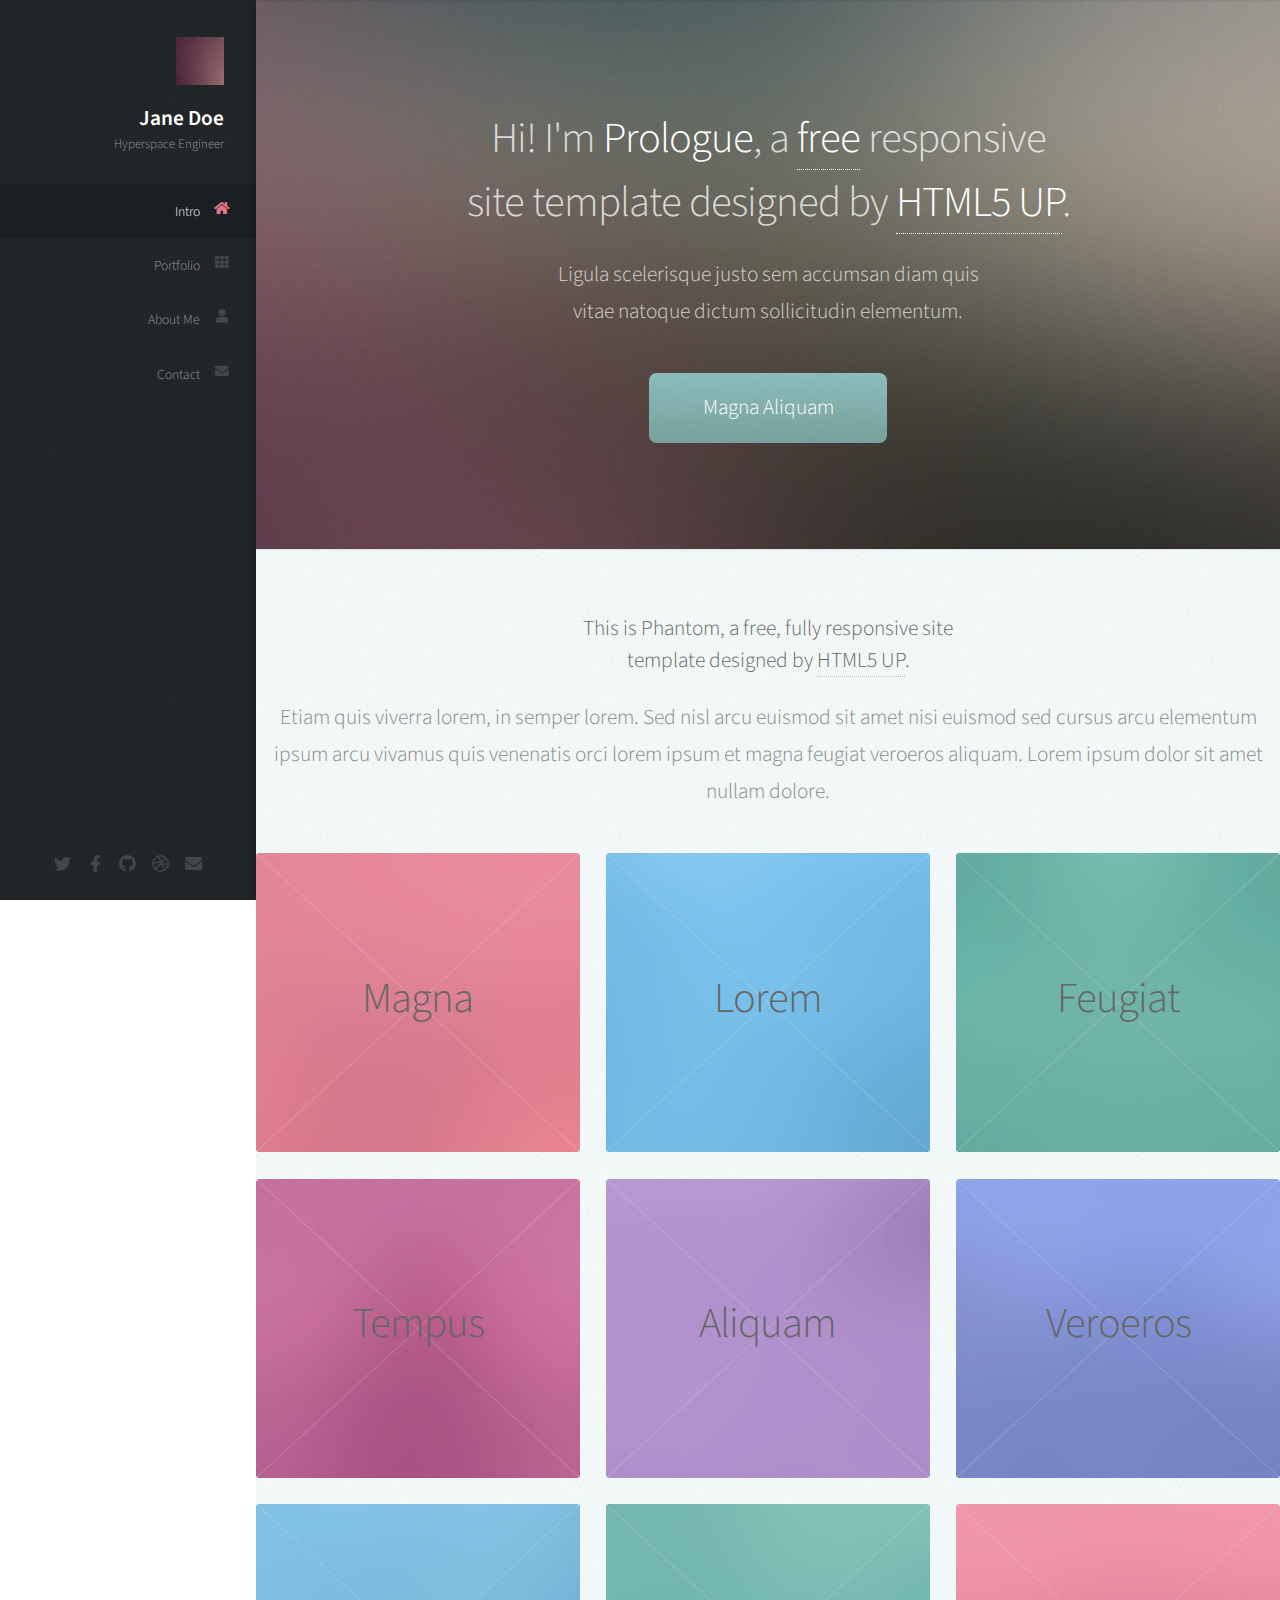
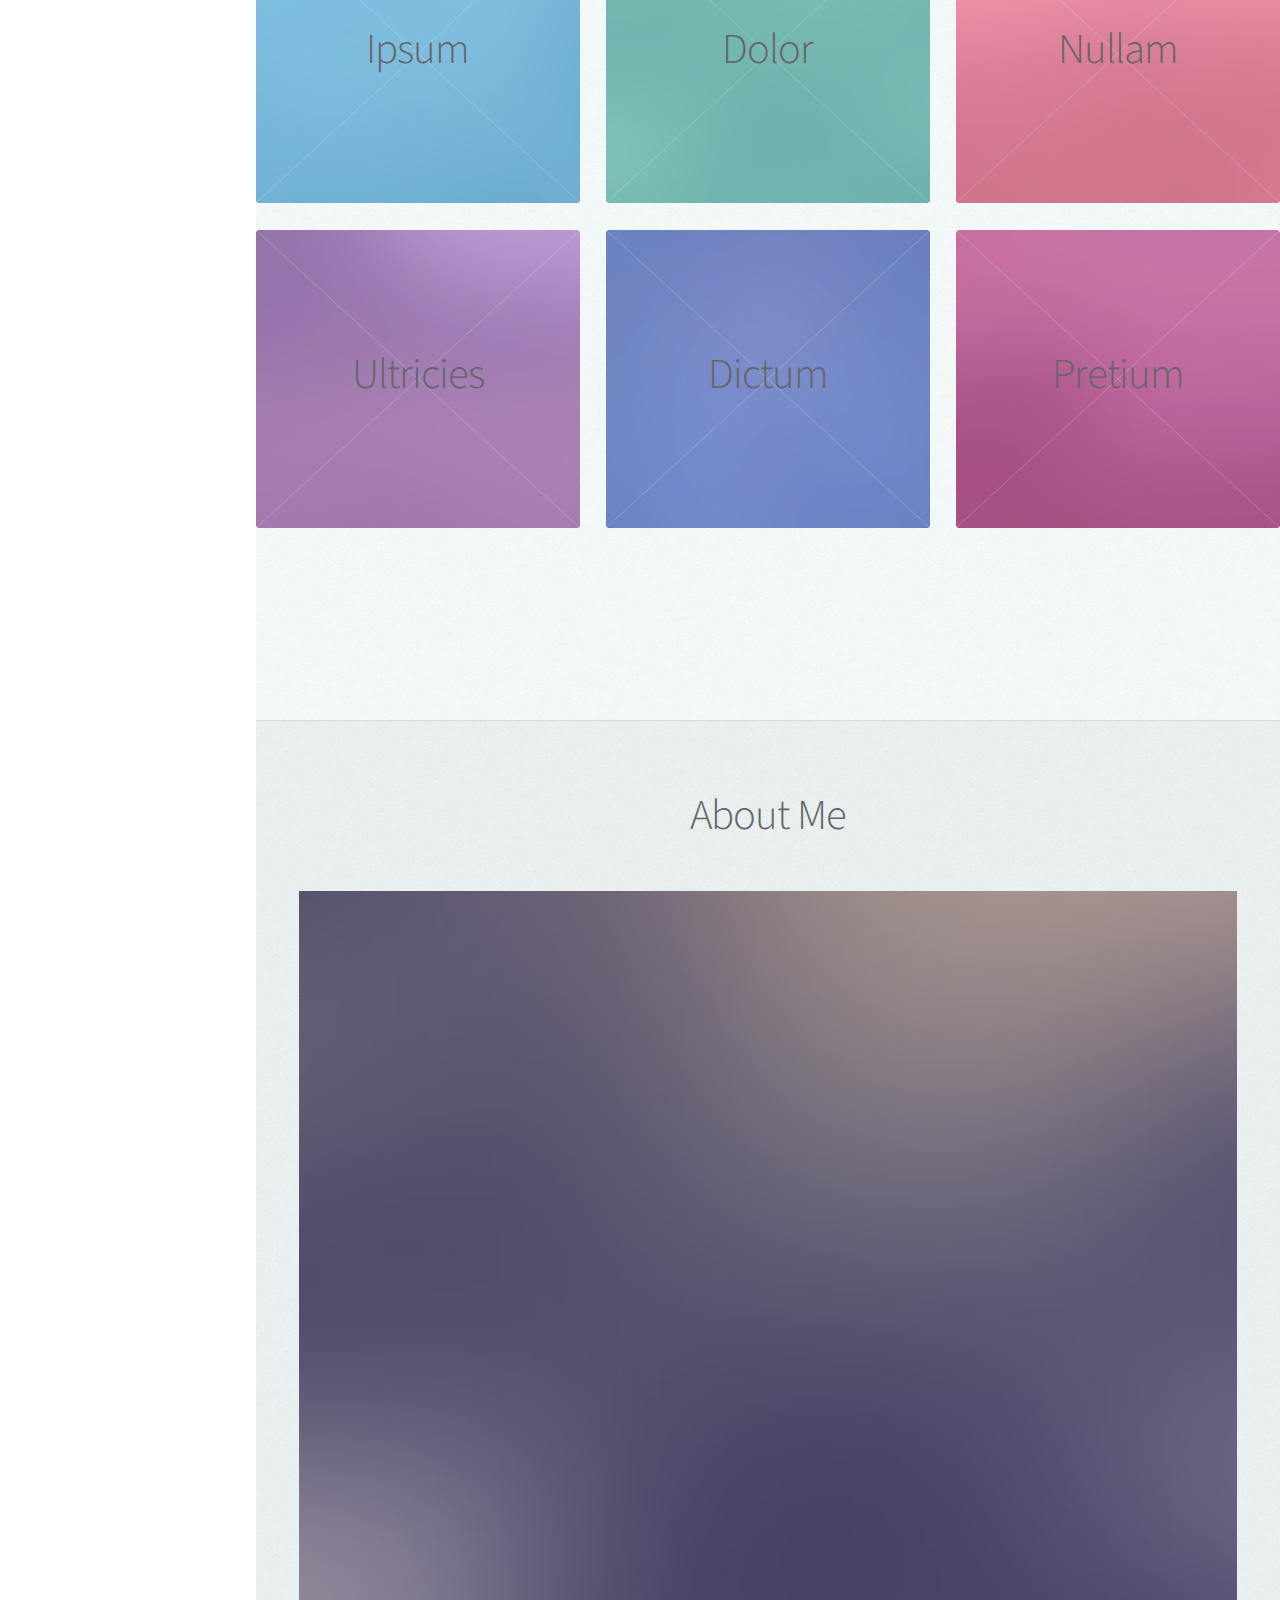
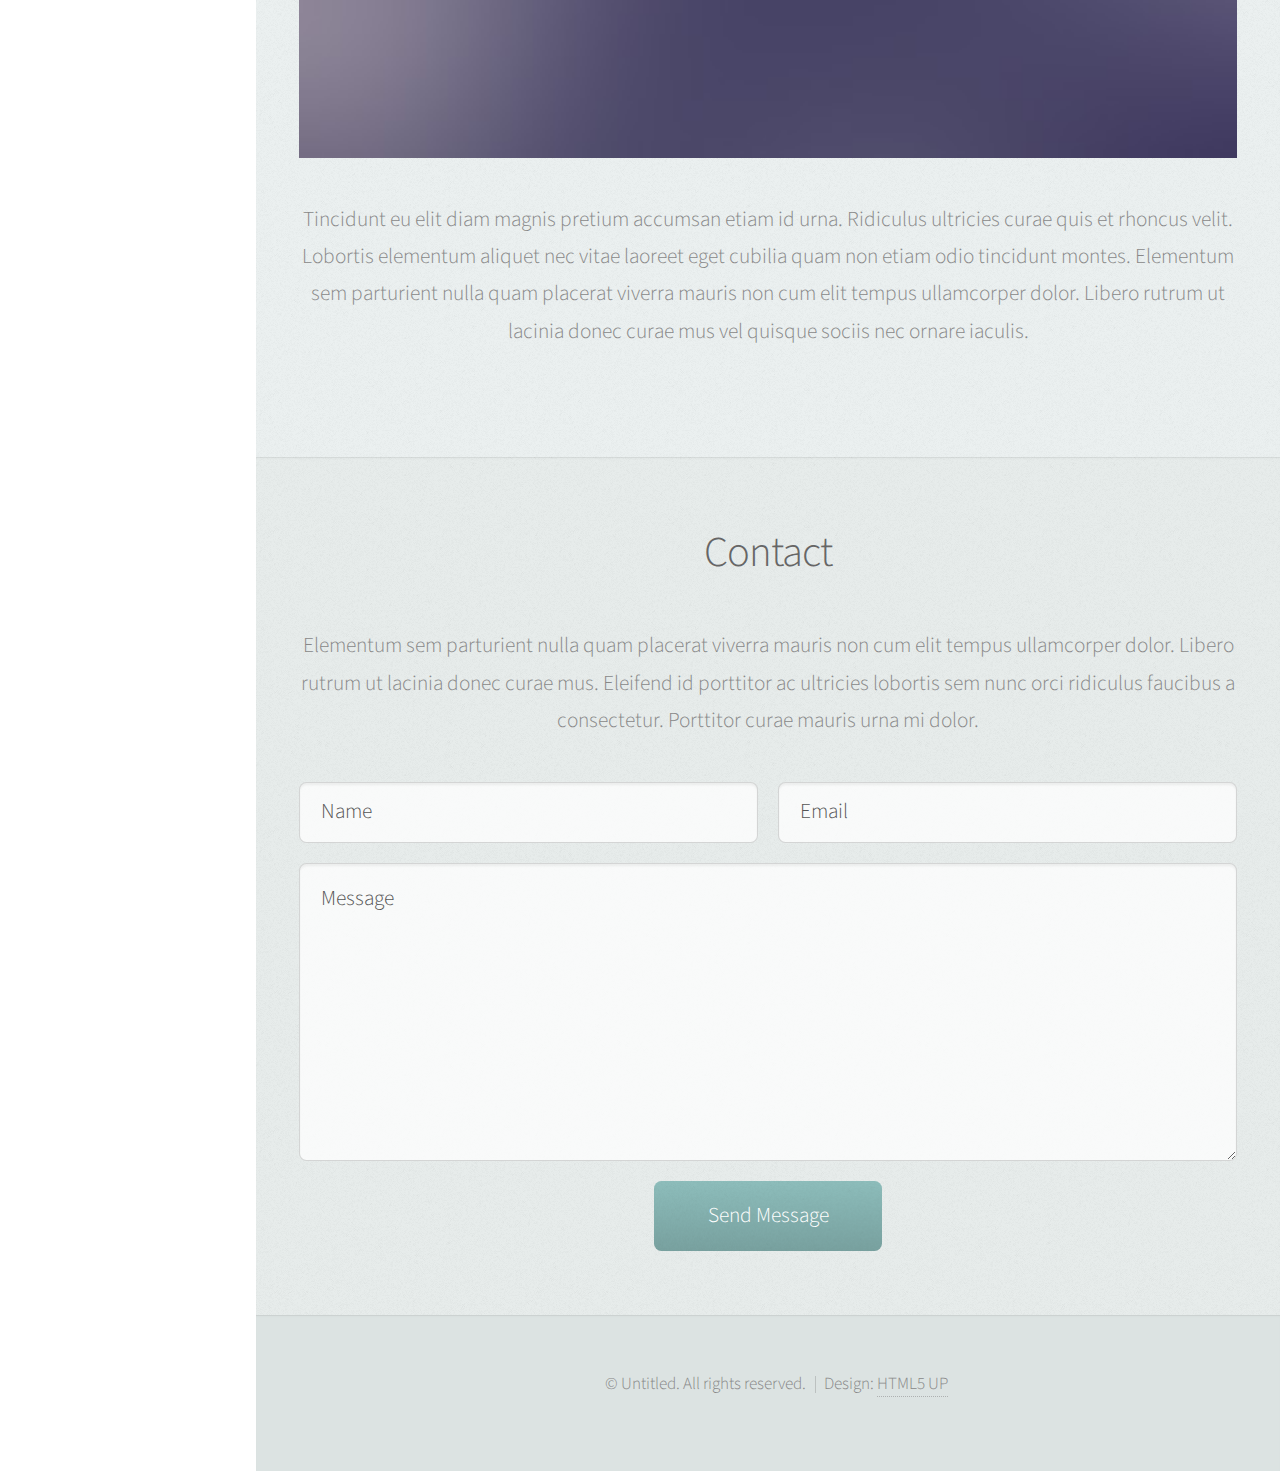
==== index.html @ 41ee4721 "version 1 de mon site web" ====
<!DOCTYPE HTML>
<!--
	Prologue by HTML5 UP
	html5up.net | @ajlkn
	Free for personal and commercial use under the CCA 3.0 license (html5up.net/license)
-->
<html>
	<head>
		<title>Prologue by HTML5 UP</title>
		<meta charset="utf-8" />
		<meta name="viewport" content="width=device-width, initial-scale=1, user-scalable=no" />
		<link rel="stylesheet" href="assets/css/main.css" />
	</head>
	<body class="is-preload">

		<!-- Header -->
			<div id="header">

				<div class="top">

					<!-- Logo -->
						<div id="logo">
							<span class="image avatar48"><img src="images/avatar.jpg" alt="" /></span>
							<h1 id="title">Jane Doe</h1>
							<p>Hyperspace Engineer</p>
						</div>

					<!-- Nav -->
						<nav id="nav">
							<ul>
								<li><a href="#top" id="top-link"><span class="icon solid fa-home">Intro</span></a></li>
								<li><a href="#portfolio" id="portfolio-link"><span class="icon solid fa-th">Portfolio</span></a></li>
								<li><a href="#about" id="about-link"><span class="icon solid fa-user">About Me</span></a></li>
								<li><a href="#contact" id="contact-link"><span class="icon solid fa-envelope">Contact</span></a></li>
							</ul>
						</nav>

				</div>

				<div class="bottom">

					<!-- Social Icons -->
						<ul class="icons">
							<li><a href="#" class="icon brands fa-twitter"><span class="label">Twitter</span></a></li>
							<li><a href="#" class="icon brands fa-facebook-f"><span class="label">Facebook</span></a></li>
							<li><a href="#" class="icon brands fa-github"><span class="label">Github</span></a></li>
							<li><a href="#" class="icon brands fa-dribbble"><span class="label">Dribbble</span></a></li>
							<li><a href="#" class="icon solid fa-envelope"><span class="label">Email</span></a></li>
						</ul>

				</div>

			</div>

		<!-- Main -->
			<div id="main">

				<!-- Intro -->
					<section id="top" class="one dark cover">
						<div class="container">

							<header>
								<h2 class="alt">Hi! I'm <strong>Prologue</strong>, a <a href="http://html5up.net/license">free</a> responsive<br />
								site template designed by <a href="http://html5up.net">HTML5 UP</a>.</h2>
								<p>Ligula scelerisque justo sem accumsan diam quis<br />
								vitae natoque dictum sollicitudin elementum.</p>
							</header>

							<footer>
								<a href="#portfolio" class="button scrolly">Magna Aliquam</a>
							</footer>

						</div>
					</section>

				<!-- Portfolio -->
					<section id="portfolio" class="two">
						<!-- kamel -->
					<div id="kamel">
						<div class="inner">
							<header>
								<h1>This is Phantom, a free, fully responsive site<br />
								template designed by <a href="http://html5up.net">HTML5 UP</a>.</h1>
								<p>Etiam quis viverra lorem, in semper lorem. Sed nisl arcu euismod sit amet nisi euismod sed cursus arcu elementum ipsum arcu vivamus quis venenatis orci lorem ipsum et magna feugiat veroeros aliquam. Lorem ipsum dolor sit amet nullam dolore.</p>
							</header>
							<section class="tiles">
								<article class="style1">
									<span class="image">
										<img src="images/pic01.jpg" alt="" />
									</span>
									<a href="generic.html">
										<h2>Magna</h2>
										<div class="content">
											<p>Sed nisl arcu euismod sit amet nisi lorem etiam dolor veroeros et feugiat.</p>
										</div>
									</a>
								</article>
								<article class="style2">
									<span class="image">
										<img src="images/pic02.jpg" alt="" />
									</span>
									<a href="generic.html">
										<h2>Lorem</h2>
										<div class="content">
											<p>Sed nisl arcu euismod sit amet nisi lorem etiam dolor veroeros et feugiat.</p>
										</div>
									</a>
								</article>
								<article class="style3">
									<span class="image">
										<img src="images/pic03.jpg" alt="" />
									</span>
									<a href="generic.html">
										<h2>Feugiat</h2>
										<div class="content">
											<p>Sed nisl arcu euismod sit amet nisi lorem etiam dolor veroeros et feugiat.</p>
										</div>
									</a>
								</article>
								<article class="style4">
									<span class="image">
										<img src="images/pic04.jpg" alt="" />
									</span>
									<a href="generic.html">
										<h2>Tempus</h2>
										<div class="content">
											<p>Sed nisl arcu euismod sit amet nisi lorem etiam dolor veroeros et feugiat.</p>
										</div>
									</a>
								</article>
								<article class="style5">
									<span class="image">
										<img src="images/pic05.jpg" alt="" />
									</span>
									<a href="generic.html">
										<h2>Aliquam</h2>
										<div class="content">
											<p>Sed nisl arcu euismod sit amet nisi lorem etiam dolor veroeros et feugiat.</p>
										</div>
									</a>
								</article>
								<article class="style6">
									<span class="image">
										<img src="images/pic06.jpg" alt="" />
									</span>
									<a href="generic.html">
										<h2>Veroeros</h2>
										<div class="content">
											<p>Sed nisl arcu euismod sit amet nisi lorem etiam dolor veroeros et feugiat.</p>
										</div>
									</a>
								</article>
								<article class="style2">
									<span class="image">
										<img src="images/pic07.jpg" alt="" />
									</span>
									<a href="generic.html">
										<h2>Ipsum</h2>
										<div class="content">
											<p>Sed nisl arcu euismod sit amet nisi lorem etiam dolor veroeros et feugiat.</p>
										</div>
									</a>
								</article>
								<article class="style3">
									<span class="image">
										<img src="images/pic08.jpg" alt="" />
									</span>
									<a href="generic.html">
										<h2>Dolor</h2>
										<div class="content">
											<p>Sed nisl arcu euismod sit amet nisi lorem etiam dolor veroeros et feugiat.</p>
										</div>
									</a>
								</article>
								<article class="style1">
									<span class="image">
										<img src="images/pic09.jpg" alt="" />
									</span>
									<a href="generic.html">
										<h2>Nullam</h2>
										<div class="content">
											<p>Sed nisl arcu euismod sit amet nisi lorem etiam dolor veroeros et feugiat.</p>
										</div>
									</a>
								</article>
								<article class="style5">
									<span class="image">
										<img src="images/pic10.jpg" alt="" />
									</span>
									<a href="generic.html">
										<h2>Ultricies</h2>
										<div class="content">
											<p>Sed nisl arcu euismod sit amet nisi lorem etiam dolor veroeros et feugiat.</p>
										</div>
									</a>
								</article>
								<article class="style6">
									<span class="image">
										<img src="images/pic11.jpg" alt="" />
									</span>
									<a href="generic.html">
										<h2>Dictum</h2>
										<div class="content">
											<p>Sed nisl arcu euismod sit amet nisi lorem etiam dolor veroeros et feugiat.</p>
										</div>
									</a>
								</article>
								<article class="style4">
									<span class="image">
										<img src="images/pic12.jpg" alt="" />
									</span>
									<a href="generic.html">
										<h2>Pretium</h2>
										<div class="content">
											<p>Sed nisl arcu euismod sit amet nisi lorem etiam dolor veroeros et feugiat.</p>
										</div>
									</a>
								</article>
							</section>
						</div>
					</div>
					</section>

				<!-- About Me -->
					<section id="about" class="three">
						<div class="container">

							<header>
								<h2>About Me</h2>
							</header>

							<a href="#" class="image featured"><img src="images/pic08.jpg" alt="" /></a>

							<p>Tincidunt eu elit diam magnis pretium accumsan etiam id urna. Ridiculus
							ultricies curae quis et rhoncus velit. Lobortis elementum aliquet nec vitae
							laoreet eget cubilia quam non etiam odio tincidunt montes. Elementum sem
							parturient nulla quam placerat viverra mauris non cum elit tempus ullamcorper
							dolor. Libero rutrum ut lacinia donec curae mus vel quisque sociis nec
							ornare iaculis.</p>

						</div>
					</section>

				<!-- Contact -->
					<section id="contact" class="four">
						<div class="container">

							<header>
								<h2>Contact</h2>
							</header>

							<p>Elementum sem parturient nulla quam placerat viverra
							mauris non cum elit tempus ullamcorper dolor. Libero rutrum ut lacinia
							donec curae mus. Eleifend id porttitor ac ultricies lobortis sem nunc
							orci ridiculus faucibus a consectetur. Porttitor curae mauris urna mi dolor.</p>

							<form method="post" action="#">
								<div class="row">
									<div class="col-6 col-12-mobile"><input type="text" name="name" placeholder="Name" /></div>
									<div class="col-6 col-12-mobile"><input type="text" name="email" placeholder="Email" /></div>
									<div class="col-12">
										<textarea name="message" placeholder="Message"></textarea>
									</div>
									<div class="col-12">
										<input type="submit" value="Send Message" />
									</div>
								</div>
							</form>

						</div>
					</section>

			</div>

		<!-- Footer -->
			<div id="footer">

				<!-- Copyright -->
					<ul class="copyright">
						<li>&copy; Untitled. All rights reserved.</li><li>Design: <a href="http://html5up.net">HTML5 UP</a></li>
					</ul>

			</div>

		<!-- Scripts -->
			<script src="assets/js/jquery.min.js"></script>
			<script src="assets/js/jquery.scrolly.min.js"></script>
			<script src="assets/js/jquery.scrollex.min.js"></script>
			<script src="assets/js/browser.min.js"></script>
			<script src="assets/js/breakpoints.min.js"></script>
			<script src="assets/js/util.js"></script>
			<script src="assets/js/main.js"></script>

	</body>
</html>
---- assets/css/main.css ----
@import url("fontawesome-all.min.css");
@import url("https://fonts.googleapis.com/css?family=Source+Sans+Pro:300,300italic,400,600");

/*
	Prologue by HTML5 UP
	html5up.net | @ajlkn
	Free for personal and commercial use under the CCA 3.0 license (html5up.net/license)
*/

html, body, div, span, applet, object,
iframe, h1, h2, h3, h4, h5, h6, p, blockquote,
pre, a, abbr, acronym, address, big, cite,
code, del, dfn, em, img, ins, kbd, q, s, samp,
small, strike, strong, sub, sup, tt, var, b,
u, i, center, dl, dt, dd, ol, ul, li, fieldset,
form, label, legend, table, caption, tbody,
tfoot, thead, tr, th, td, article, aside,
canvas, details, embed, figure, figcaption,
footer, header, hgroup, menu, nav, output, ruby,
section, summary, time, mark, audio, video {
	margin: 0;
	padding: 0;
	border: 0;
	font-size: 100%;
	font: inherit;
	vertical-align: baseline;}

article, aside, details, figcaption, figure,
footer, header, hgroup, menu, nav, section {
	display: block;}

body {
	line-height: 1;
}

ol, ul {
	list-style: none;
}

blockquote, q {
	quotes: none;
}

	blockquote:before, blockquote:after, q:before, q:after {
		content: '';
		content: none;
	}

table {
	border-collapse: collapse;
	border-spacing: 0;
}

body {
	-webkit-text-size-adjust: none;
}

mark {
	background-color: transparent;
	color: inherit;
}

input::-moz-focus-inner {
	border: 0;
	padding: 0;
}

input, select, textarea {
	-moz-appearance: none;
	-webkit-appearance: none;
	-ms-appearance: none;
	appearance: none;
}

/* Basic */

	html {
		box-sizing: border-box;
	}

	*, *:before, *:after {
		box-sizing: inherit;
	}

	body {
		background: #fff;
		font-family: 'Source Sans Pro', sans-serif;
		font-size: 19pt;
		font-weight: 300;
		line-height: 1.75em;
		color: #888;
	}

		body.is-preload *, body.is-preload *:before, body.is-preload *:after {
			-moz-animation: none !important;
			-webkit-animation: none !important;
			-ms-animation: none !important;
			animation: none !important;
			-moz-transition: none !important;
			-webkit-transition: none !important;
			-ms-transition: none !important;
			transition: none !important;
		}

	input, textarea, select {
		font-family: 'Source Sans Pro', sans-serif;
		font-size: 19pt;
		font-weight: 300;
		line-height: 1.75em;
		color: #888;
	}

	h1, h2, h3, h4, h5, h6 {
		font-weight: 300;
		color: #666;
		line-height: 1.5em;
	}

	h1 a, h2 a, h3 a, h4 a, h5 a, h6 a {
		color: inherit;
		text-decoration: none;
	}

		h1 a strong, h2 a strong, h3 a strong, h4 a strong, h5 a strong, h6 a strong {
			color: #333;
		}

	h2 {
		font-size: 2em;
		letter-spacing: -1px;
	}

		h2.alt {
			color: #888;
		}

			h2.alt strong {
				color: #666;
			}

	h3 {
		font-size: 1.5em;
	}

	header {
		margin: 0 0 2em 0;
	}

		header > p {
			margin: 1em 0 0 0;
		}

	footer {
		margin: 2em 0 0 0;
	}

	strong, b {
		font-weight: 300;
		color: #666;
	}

	em, i {
		font-style: italic;
	}

	a {
		text-decoration: none;
		color: inherit;
		border-bottom: dotted 1px rgba(128, 128, 128, 0.5);
		-moz-transition: color 0.35s ease-in-out, border-bottom-color 0.35s ease-in-out;
		-webkit-transition: color 0.35s ease-in-out, border-bottom-color 0.35s ease-in-out;
		-ms-transition: color 0.35s ease-in-out, border-bottom-color 0.35s ease-in-out;
		transition: color 0.35s ease-in-out, border-bottom-color 0.35s ease-in-out;
		outline: 0;
	}

		a:hover {
			color: #E27689;
			border-bottom-color: rgba(255, 255, 255, 0);
		}

	sub {
		position: relative;
		top: 0.5em;
		font-size: 0.8em;
	}

	sup {
		position: relative;
		top: -0.5em;
		font-size: 0.8em;
	}

	hr {
		border: 0;
		border-top: solid 1px #ddd;
	}

	blockquote {
		border-left: solid 0.5em #ddd;
		padding: 1em 0 1em 2em;
		font-style: italic;
	}

	p, ul, ol, dl, table {
		margin-bottom: 2em;
	}

	br.clear {
		clear: both;
	}

/* Container */

	.container {
		margin: 0 auto;
		max-width: 100%;
		width: 1400px;
	}

		@media screen and (min-width: 961px) and (max-width: 1880px) {

			.container {
				width: 1200px;
			}

		}

		@media screen and (min-width: 961px) and (max-width: 1620px) {

			.container {
				width: 960px;
			}

		}

		@media screen and (min-width: 961px) and (max-width: 1320px) {

			.container {
				width: 100%;
			}

		}

		@media screen and (max-width: 960px) {

			.container {
				width: 100%;
			}

		}

		@media screen and (max-width: 736px) {

			.container {
				width: 100%;
			}

		}

/* Row */

	.row {
		display: flex;
		flex-wrap: wrap;
		box-sizing: border-box;
		align-items: stretch;
	}

		.row > * {
			box-sizing: border-box;
		}

		.row.gtr-uniform > * > :last-child {
			margin-bottom: 0;
		}

		.row.aln-left {
			justify-content: flex-start;
		}

		.row.aln-center {
			justify-content: center;
		}

		.row.aln-right {
			justify-content: flex-end;
		}

		.row.aln-top {
			align-items: flex-start;
		}

		.row.aln-middle {
			align-items: center;
		}

		.row.aln-bottom {
			align-items: flex-end;
		}

		.row > .imp {
			order: -1;
		}

		.row > .col-1 {
			width: 8.33333%;
		}

		.row > .off-1 {
			margin-left: 8.33333%;
		}

		.row > .col-2 {
			width: 16.66667%;
		}

		.row > .off-2 {
			margin-left: 16.66667%;
		}

		.row > .col-3 {
			width: 25%;
		}

		.row > .off-3 {
			margin-left: 25%;
		}

		.row > .col-4 {
			width: 33.33333%;
		}

		.row > .off-4 {
			margin-left: 33.33333%;
		}

		.row > .col-5 {
			width: 41.66667%;
		}

		.row > .off-5 {
			margin-left: 41.66667%;
		}

		.row > .col-6 {
			width: 50%;
		}

		.row > .off-6 {
			margin-left: 50%;
		}

		.row > .col-7 {
			width: 58.33333%;
		}

		.row > .off-7 {
			margin-left: 58.33333%;
		}

		.row > .col-8 {
			width: 66.66667%;
		}

		.row > .off-8 {
			margin-left: 66.66667%;
		}

		.row > .col-9 {
			width: 75%;
		}

		.row > .off-9 {
			margin-left: 75%;
		}

		.row > .col-10 {
			width: 83.33333%;
		}

		.row > .off-10 {
			margin-left: 83.33333%;
		}

		.row > .col-11 {
			width: 91.66667%;
		}

		.row > .off-11 {
			margin-left: 91.66667%;
		}

		.row > .col-12 {
			width: 100%;
		}

		.row > .off-12 {
			margin-left: 100%;
		}

		.row.gtr-0 {
			margin-top: 0px;
			margin-left: 0px;
		}

			.row.gtr-0 > * {
				padding: 0px 0 0 0px;
			}

			.row.gtr-0.gtr-uniform {
				margin-top: 0px;
			}

				.row.gtr-0.gtr-uniform > * {
					padding-top: 0px;
				}

		.row.gtr-25 {
			margin-top: -10px;
			margin-left: -10px;
		}

			.row.gtr-25 > * {
				padding: 10px 0 0 10px;
			}

			.row.gtr-25.gtr-uniform {
				margin-top: -10px;
			}

				.row.gtr-25.gtr-uniform > * {
					padding-top: 10px;
				}

		.row.gtr-50 {
			margin-top: -20px;
			margin-left: -20px;
		}

			.row.gtr-50 > * {
				padding: 20px 0 0 20px;
			}

			.row.gtr-50.gtr-uniform {
				margin-top: -20px;
			}

				.row.gtr-50.gtr-uniform > * {
					padding-top: 20px;
				}

		.row {
			margin-top: -40px;
			margin-left: -40px;
		}

			.row > * {
				padding: 40px 0 0 40px;
			}

			.row.gtr-uniform {
				margin-top: -40px;
			}

				.row.gtr-uniform > * {
					padding-top: 40px;
				}

		.row.gtr-150 {
			margin-top: -60px;
			margin-left: -60px;
		}

			.row.gtr-150 > * {
				padding: 60px 0 0 60px;
			}

			.row.gtr-150.gtr-uniform {
				margin-top: -60px;
			}

				.row.gtr-150.gtr-uniform > * {
					padding-top: 60px;
				}

		.row.gtr-200 {
			margin-top: -80px;
			margin-left: -80px;
		}

			.row.gtr-200 > * {
				padding: 80px 0 0 80px;
			}

			.row.gtr-200.gtr-uniform {
				margin-top: -80px;
			}

				.row.gtr-200.gtr-uniform > * {
					padding-top: 80px;
				}

		@media screen and (min-width: 961px) and (max-width: 1880px) {

			.row {
				display: flex;
				flex-wrap: wrap;
				box-sizing: border-box;
				align-items: stretch;
			}

				.row > * {
					box-sizing: border-box;
				}

				.row.gtr-uniform > * > :last-child {
					margin-bottom: 0;
				}

				.row.aln-left {
					justify-content: flex-start;
				}

				.row.aln-center {
					justify-content: center;
				}

				.row.aln-right {
					justify-content: flex-end;
				}

				.row.aln-top {
					align-items: flex-start;
				}

				.row.aln-middle {
					align-items: center;
				}

				.row.aln-bottom {
					align-items: flex-end;
				}

				.row > .imp-wide {
					order: -1;
				}

				.row > .col-1-wide {
					width: 8.33333%;
				}

				.row > .off-1-wide {
					margin-left: 8.33333%;
				}

				.row > .col-2-wide {
					width: 16.66667%;
				}

				.row > .off-2-wide {
					margin-left: 16.66667%;
				}

				.row > .col-3-wide {
					width: 25%;
				}

				.row > .off-3-wide {
					margin-left: 25%;
				}

				.row > .col-4-wide {
					width: 33.33333%;
				}

				.row > .off-4-wide {
					margin-left: 33.33333%;
				}

				.row > .col-5-wide {
					width: 41.66667%;
				}

				.row > .off-5-wide {
					margin-left: 41.66667%;
				}

				.row > .col-6-wide {
					width: 50%;
				}

				.row > .off-6-wide {
					margin-left: 50%;
				}

				.row > .col-7-wide {
					width: 58.33333%;
				}

				.row > .off-7-wide {
					margin-left: 58.33333%;
				}

				.row > .col-8-wide {
					width: 66.66667%;
				}

				.row > .off-8-wide {
					margin-left: 66.66667%;
				}

				.row > .col-9-wide {
					width: 75%;
				}

				.row > .off-9-wide {
					margin-left: 75%;
				}

				.row > .col-10-wide {
					width: 83.33333%;
				}

				.row > .off-10-wide {
					margin-left: 83.33333%;
				}

				.row > .col-11-wide {
					width: 91.66667%;
				}

				.row > .off-11-wide {
					margin-left: 91.66667%;
				}

				.row > .col-12-wide {
					width: 100%;
				}

				.row > .off-12-wide {
					margin-left: 100%;
				}

				.row.gtr-0 {
					margin-top: 0px;
					margin-left: 0px;
				}

					.row.gtr-0 > * {
						padding: 0px 0 0 0px;
					}

					.row.gtr-0.gtr-uniform {
						margin-top: 0px;
					}

						.row.gtr-0.gtr-uniform > * {
							padding-top: 0px;
						}

				.row.gtr-25 {
					margin-top: -10px;
					margin-left: -10px;
				}

					.row.gtr-25 > * {
						padding: 10px 0 0 10px;
					}

					.row.gtr-25.gtr-uniform {
						margin-top: -10px;
					}

						.row.gtr-25.gtr-uniform > * {
							padding-top: 10px;
						}

				.row.gtr-50 {
					margin-top: -20px;
					margin-left: -20px;
				}

					.row.gtr-50 > * {
						padding: 20px 0 0 20px;
					}

					.row.gtr-50.gtr-uniform {
						margin-top: -20px;
					}

						.row.gtr-50.gtr-uniform > * {
							padding-top: 20px;
						}

				.row {
					margin-top: -40px;
					margin-left: -40px;
				}

					.row > * {
						padding: 40px 0 0 40px;
					}

					.row.gtr-uniform {
						margin-top: -40px;
					}

						.row.gtr-uniform > * {
							padding-top: 40px;
						}

				.row.gtr-150 {
					margin-top: -60px;
					margin-left: -60px;
				}

					.row.gtr-150 > * {
						padding: 60px 0 0 60px;
					}

					.row.gtr-150.gtr-uniform {
						margin-top: -60px;
					}

						.row.gtr-150.gtr-uniform > * {
							padding-top: 60px;
						}

				.row.gtr-200 {
					margin-top: -80px;
					margin-left: -80px;
				}

					.row.gtr-200 > * {
						padding: 80px 0 0 80px;
					}

					.row.gtr-200.gtr-uniform {
						margin-top: -80px;
					}

						.row.gtr-200.gtr-uniform > * {
							padding-top: 80px;
						}

		}

		@media screen and (min-width: 961px) and (max-width: 1620px) {

			.row {
				display: flex;
				flex-wrap: wrap;
				box-sizing: border-box;
				align-items: stretch;
			}

				.row > * {
					box-sizing: border-box;
				}

				.row.gtr-uniform > * > :last-child {
					margin-bottom: 0;
				}

				.row.aln-left {
					justify-content: flex-start;
				}

				.row.aln-center {
					justify-content: center;
				}

				.row.aln-right {
					justify-content: flex-end;
				}

				.row.aln-top {
					align-items: flex-start;
				}

				.row.aln-middle {
					align-items: center;
				}

				.row.aln-bottom {
					align-items: flex-end;
				}

				.row > .imp-normal {
					order: -1;
				}

				.row > .col-1-normal {
					width: 8.33333%;
				}

				.row > .off-1-normal {
					margin-left: 8.33333%;
				}

				.row > .col-2-normal {
					width: 16.66667%;
				}

				.row > .off-2-normal {
					margin-left: 16.66667%;
				}

				.row > .col-3-normal {
					width: 25%;
				}

				.row > .off-3-normal {
					margin-left: 25%;
				}

				.row > .col-4-normal {
					width: 33.33333%;
				}

				.row > .off-4-normal {
					margin-left: 33.33333%;
				}

				.row > .col-5-normal {
					width: 41.66667%;
				}

				.row > .off-5-normal {
					margin-left: 41.66667%;
				}

				.row > .col-6-normal {
					width: 50%;
				}

				.row > .off-6-normal {
					margin-left: 50%;
				}

				.row > .col-7-normal {
					width: 58.33333%;
				}

				.row > .off-7-normal {
					margin-left: 58.33333%;
				}

				.row > .col-8-normal {
					width: 66.66667%;
				}

				.row > .off-8-normal {
					margin-left: 66.66667%;
				}

				.row > .col-9-normal {
					width: 75%;
				}

				.row > .off-9-normal {
					margin-left: 75%;
				}

				.row > .col-10-normal {
					width: 83.33333%;
				}

				.row > .off-10-normal {
					margin-left: 83.33333%;
				}

				.row > .col-11-normal {
					width: 91.66667%;
				}

				.row > .off-11-normal {
					margin-left: 91.66667%;
				}

				.row > .col-12-normal {
					width: 100%;
				}

				.row > .off-12-normal {
					margin-left: 100%;
				}

				.row.gtr-0 {
					margin-top: 0px;
					margin-left: 0px;
				}

					.row.gtr-0 > * {
						padding: 0px 0 0 0px;
					}

					.row.gtr-0.gtr-uniform {
						margin-top: 0px;
					}

						.row.gtr-0.gtr-uniform > * {
							padding-top: 0px;
						}

				.row.gtr-25 {
					margin-top: -10px;
					margin-left: -10px;
				}

					.row.gtr-25 > * {
						padding: 10px 0 0 10px;
					}

					.row.gtr-25.gtr-uniform {
						margin-top: -10px;
					}

						.row.gtr-25.gtr-uniform > * {
							padding-top: 10px;
						}

				.row.gtr-50 {
					margin-top: -20px;
					margin-left: -20px;
				}

					.row.gtr-50 > * {
						padding: 20px 0 0 20px;
					}

					.row.gtr-50.gtr-uniform {
						margin-top: -20px;
					}

						.row.gtr-50.gtr-uniform > * {
							padding-top: 20px;
						}

				.row {
					margin-top: -40px;
					margin-left: -40px;
				}

					.row > * {
						padding: 40px 0 0 40px;
					}

					.row.gtr-uniform {
						margin-top: -40px;
					}

						.row.gtr-uniform > * {
							padding-top: 40px;
						}

				.row.gtr-150 {
					margin-top: -60px;
					margin-left: -60px;
				}

					.row.gtr-150 > * {
						padding: 60px 0 0 60px;
					}

					.row.gtr-150.gtr-uniform {
						margin-top: -60px;
					}

						.row.gtr-150.gtr-uniform > * {
							padding-top: 60px;
						}

				.row.gtr-200 {
					margin-top: -80px;
					margin-left: -80px;
				}

					.row.gtr-200 > * {
						padding: 80px 0 0 80px;
					}

					.row.gtr-200.gtr-uniform {
						margin-top: -80px;
					}

						.row.gtr-200.gtr-uniform > * {
							padding-top: 80px;
						}

		}

		@media screen and (min-width: 961px) and (max-width: 1320px) {

			.row {
				display: flex;
				flex-wrap: wrap;
				box-sizing: border-box;
				align-items: stretch;
			}

				.row > * {
					box-sizing: border-box;
				}

				.row.gtr-uniform > * > :last-child {
					margin-bottom: 0;
				}

				.row.aln-left {
					justify-content: flex-start;
				}

				.row.aln-center {
					justify-content: center;
				}

				.row.aln-right {
					justify-content: flex-end;
				}

				.row.aln-top {
					align-items: flex-start;
				}

				.row.aln-middle {
					align-items: center;
				}

				.row.aln-bottom {
					align-items: flex-end;
				}

				.row > .imp-narrow {
					order: -1;
				}

				.row > .col-1-narrow {
					width: 8.33333%;
				}

				.row > .off-1-narrow {
					margin-left: 8.33333%;
				}

				.row > .col-2-narrow {
					width: 16.66667%;
				}

				.row > .off-2-narrow {
					margin-left: 16.66667%;
				}

				.row > .col-3-narrow {
					width: 25%;
				}

				.row > .off-3-narrow {
					margin-left: 25%;
				}

				.row > .col-4-narrow {
					width: 33.33333%;
				}

				.row > .off-4-narrow {
					margin-left: 33.33333%;
				}

				.row > .col-5-narrow {
					width: 41.66667%;
				}

				.row > .off-5-narrow {
					margin-left: 41.66667%;
				}

				.row > .col-6-narrow {
					width: 50%;
				}

				.row > .off-6-narrow {
					margin-left: 50%;
				}

				.row > .col-7-narrow {
					width: 58.33333%;
				}

				.row > .off-7-narrow {
					margin-left: 58.33333%;
				}

				.row > .col-8-narrow {
					width: 66.66667%;
				}

				.row > .off-8-narrow {
					margin-left: 66.66667%;
				}

				.row > .col-9-narrow {
					width: 75%;
				}

				.row > .off-9-narrow {
					margin-left: 75%;
				}

				.row > .col-10-narrow {
					width: 83.33333%;
				}

				.row > .off-10-narrow {
					margin-left: 83.33333%;
				}

				.row > .col-11-narrow {
					width: 91.66667%;
				}

				.row > .off-11-narrow {
					margin-left: 91.66667%;
				}

				.row > .col-12-narrow {
					width: 100%;
				}

				.row > .off-12-narrow {
					margin-left: 100%;
				}

				.row.gtr-0 {
					margin-top: 0px;
					margin-left: 0px;
				}

					.row.gtr-0 > * {
						padding: 0px 0 0 0px;
					}

					.row.gtr-0.gtr-uniform {
						margin-top: 0px;
					}

						.row.gtr-0.gtr-uniform > * {
							padding-top: 0px;
						}

				.row.gtr-25 {
					margin-top: -5px;
					margin-left: -5px;
				}

					.row.gtr-25 > * {
						padding: 5px 0 0 5px;
					}

					.row.gtr-25.gtr-uniform {
						margin-top: -5px;
					}

						.row.gtr-25.gtr-uniform > * {
							padding-top: 5px;
						}

				.row.gtr-50 {
					margin-top: -10px;
					margin-left: -10px;
				}

					.row.gtr-50 > * {
						padding: 10px 0 0 10px;
					}

					.row.gtr-50.gtr-uniform {
						margin-top: -10px;
					}

						.row.gtr-50.gtr-uniform > * {
							padding-top: 10px;
						}

				.row {
					margin-top: -20px;
					margin-left: -20px;
				}

					.row > * {
						padding: 20px 0 0 20px;
					}

					.row.gtr-uniform {
						margin-top: -20px;
					}

						.row.gtr-uniform > * {
							padding-top: 20px;
						}

				.row.gtr-150 {
					margin-top: -30px;
					margin-left: -30px;
				}

					.row.gtr-150 > * {
						padding: 30px 0 0 30px;
					}

					.row.gtr-150.gtr-uniform {
						margin-top: -30px;
					}

						.row.gtr-150.gtr-uniform > * {
							padding-top: 30px;
						}

				.row.gtr-200 {
					margin-top: -40px;
					margin-left: -40px;
				}

					.row.gtr-200 > * {
						padding: 40px 0 0 40px;
					}

					.row.gtr-200.gtr-uniform {
						margin-top: -40px;
					}

						.row.gtr-200.gtr-uniform > * {
							padding-top: 40px;
						}

		}

		@media screen and (max-width: 960px) {

			.row {
				display: flex;
				flex-wrap: wrap;
				box-sizing: border-box;
				align-items: stretch;
			}

				.row > * {
					box-sizing: border-box;
				}

				.row.gtr-uniform > * > :last-child {
					margin-bottom: 0;
				}

				.row.aln-left {
					justify-content: flex-start;
				}

				.row.aln-center {
					justify-content: center;
				}

				.row.aln-right {
					justify-content: flex-end;
				}

				.row.aln-top {
					align-items: flex-start;
				}

				.row.aln-middle {
					align-items: center;
				}

				.row.aln-bottom {
					align-items: flex-end;
				}

				.row > .imp-narrower {
					order: -1;
				}

				.row > .col-1-narrower {
					width: 8.33333%;
				}

				.row > .off-1-narrower {
					margin-left: 8.33333%;
				}

				.row > .col-2-narrower {
					width: 16.66667%;
				}

				.row > .off-2-narrower {
					margin-left: 16.66667%;
				}

				.row > .col-3-narrower {
					width: 25%;
				}

				.row > .off-3-narrower {
					margin-left: 25%;
				}

				.row > .col-4-narrower {
					width: 33.33333%;
				}

				.row > .off-4-narrower {
					margin-left: 33.33333%;
				}

				.row > .col-5-narrower {
					width: 41.66667%;
				}

				.row > .off-5-narrower {
					margin-left: 41.66667%;
				}

				.row > .col-6-narrower {
					width: 50%;
				}

				.row > .off-6-narrower {
					margin-left: 50%;
				}

				.row > .col-7-narrower {
					width: 58.33333%;
				}

				.row > .off-7-narrower {
					margin-left: 58.33333%;
				}

				.row > .col-8-narrower {
					width: 66.66667%;
				}

				.row > .off-8-narrower {
					margin-left: 66.66667%;
				}

				.row > .col-9-narrower {
					width: 75%;
				}

				.row > .off-9-narrower {
					margin-left: 75%;
				}

				.row > .col-10-narrower {
					width: 83.33333%;
				}

				.row > .off-10-narrower {
					margin-left: 83.33333%;
				}

				.row > .col-11-narrower {
					width: 91.66667%;
				}

				.row > .off-11-narrower {
					margin-left: 91.66667%;
				}

				.row > .col-12-narrower {
					width: 100%;
				}

				.row > .off-12-narrower {
					margin-left: 100%;
				}

				.row.gtr-0 {
					margin-top: 0px;
					margin-left: 0px;
				}

					.row.gtr-0 > * {
						padding: 0px 0 0 0px;
					}

					.row.gtr-0.gtr-uniform {
						margin-top: 0px;
					}

						.row.gtr-0.gtr-uniform > * {
							padding-top: 0px;
						}

				.row.gtr-25 {
					margin-top: -5px;
					margin-left: -5px;
				}

					.row.gtr-25 > * {
						padding: 5px 0 0 5px;
					}

					.row.gtr-25.gtr-uniform {
						margin-top: -5px;
					}

						.row.gtr-25.gtr-uniform > * {
							padding-top: 5px;
						}

				.row.gtr-50 {
					margin-top: -10px;
					margin-left: -10px;
				}

					.row.gtr-50 > * {
						padding: 10px 0 0 10px;
					}

					.row.gtr-50.gtr-uniform {
						margin-top: -10px;
					}

						.row.gtr-50.gtr-uniform > * {
							padding-top: 10px;
						}

				.row {
					margin-top: -20px;
					margin-left: -20px;
				}

					.row > * {
						padding: 20px 0 0 20px;
					}

					.row.gtr-uniform {
						margin-top: -20px;
					}

						.row.gtr-uniform > * {
							padding-top: 20px;
						}

				.row.gtr-150 {
					margin-top: -30px;
					margin-left: -30px;
				}

					.row.gtr-150 > * {
						padding: 30px 0 0 30px;
					}

					.row.gtr-150.gtr-uniform {
						margin-top: -30px;
					}

						.row.gtr-150.gtr-uniform > * {
							padding-top: 30px;
						}

				.row.gtr-200 {
					margin-top: -40px;
					margin-left: -40px;
				}

					.row.gtr-200 > * {
						padding: 40px 0 0 40px;
					}

					.row.gtr-200.gtr-uniform {
						margin-top: -40px;
					}

						.row.gtr-200.gtr-uniform > * {
							padding-top: 40px;
						}

		}

		@media screen and (max-width: 736px) {

			.row {
				display: flex;
				flex-wrap: wrap;
				box-sizing: border-box;
				align-items: stretch;
			}

				.row > * {
					box-sizing: border-box;
				}

				.row.gtr-uniform > * > :last-child {
					margin-bottom: 0;
				}

				.row.aln-left {
					justify-content: flex-start;
				}

				.row.aln-center {
					justify-content: center;
				}

				.row.aln-right {
					justify-content: flex-end;
				}

				.row.aln-top {
					align-items: flex-start;
				}

				.row.aln-middle {
					align-items: center;
				}

				.row.aln-bottom {
					align-items: flex-end;
				}

				.row > .imp-mobile {
					order: -1;
				}

				.row > .col-1-mobile {
					width: 8.33333%;
				}

				.row > .off-1-mobile {
					margin-left: 8.33333%;
				}

				.row > .col-2-mobile {
					width: 16.66667%;
				}

				.row > .off-2-mobile {
					margin-left: 16.66667%;
				}

				.row > .col-3-mobile {
					width: 25%;
				}

				.row > .off-3-mobile {
					margin-left: 25%;
				}

				.row > .col-4-mobile {
					width: 33.33333%;
				}

				.row > .off-4-mobile {
					margin-left: 33.33333%;
				}

				.row > .col-5-mobile {
					width: 41.66667%;
				}

				.row > .off-5-mobile {
					margin-left: 41.66667%;
				}

				.row > .col-6-mobile {
					width: 50%;
				}

				.row > .off-6-mobile {
					margin-left: 50%;
				}

				.row > .col-7-mobile {
					width: 58.33333%;
				}

				.row > .off-7-mobile {
					margin-left: 58.33333%;
				}

				.row > .col-8-mobile {
					width: 66.66667%;
				}

				.row > .off-8-mobile {
					margin-left: 66.66667%;
				}

				.row > .col-9-mobile {
					width: 75%;
				}

				.row > .off-9-mobile {
					margin-left: 75%;
				}

				.row > .col-10-mobile {
					width: 83.33333%;
				}

				.row > .off-10-mobile {
					margin-left: 83.33333%;
				}

				.row > .col-11-mobile {
					width: 91.66667%;
				}

				.row > .off-11-mobile {
					margin-left: 91.66667%;
				}

				.row > .col-12-mobile {
					width: 100%;
				}

				.row > .off-12-mobile {
					margin-left: 100%;
				}

				.row.gtr-0 {
					margin-top: 0px;
					margin-left: 0px;
				}

					.row.gtr-0 > * {
						padding: 0px 0 0 0px;
					}

					.row.gtr-0.gtr-uniform {
						margin-top: 0px;
					}

						.row.gtr-0.gtr-uniform > * {
							padding-top: 0px;
						}

				.row.gtr-25 {
					margin-top: -5px;
					margin-left: -5px;
				}

					.row.gtr-25 > * {
						padding: 5px 0 0 5px;
					}

					.row.gtr-25.gtr-uniform {
						margin-top: -5px;
					}

						.row.gtr-25.gtr-uniform > * {
							padding-top: 5px;
						}

				.row.gtr-50 {
					margin-top: -10px;
					margin-left: -10px;
				}

					.row.gtr-50 > * {
						padding: 10px 0 0 10px;
					}

					.row.gtr-50.gtr-uniform {
						margin-top: -10px;
					}

						.row.gtr-50.gtr-uniform > * {
							padding-top: 10px;
						}

				.row {
					margin-top: -20px;
					margin-left: -20px;
				}

					.row > * {
						padding: 20px 0 0 20px;
					}

					.row.gtr-uniform {
						margin-top: -20px;
					}

						.row.gtr-uniform > * {
							padding-top: 20px;
						}

				.row.gtr-150 {
					margin-top: -30px;
					margin-left: -30px;
				}

					.row.gtr-150 > * {
						padding: 30px 0 0 30px;
					}

					.row.gtr-150.gtr-uniform {
						margin-top: -30px;
					}

						.row.gtr-150.gtr-uniform > * {
							padding-top: 30px;
						}

				.row.gtr-200 {
					margin-top: -40px;
					margin-left: -40px;
				}

					.row.gtr-200 > * {
						padding: 40px 0 0 40px;
					}

					.row.gtr-200.gtr-uniform {
						margin-top: -40px;
					}

						.row.gtr-200.gtr-uniform > * {
							padding-top: 40px;
						}

		}

/* Sections/Article */

	section, article {
		margin-bottom: 3em;
	}

		section > :last-child,
		section > .container, section:last-child, article > :last-child,
		article > .container, article:last-child {
			margin-bottom: 0;
		}

		.row > section, .row > article {
			margin-bottom: 0;
		}

/* Image */

	.image {
		display: inline-block;
		border: 0;
	}

		.image img {
			display: block;
			width: 100%;
		}

		.image.avatar48 {
			width: 48px;
			height: 48px;
			background: #f00;
		}

			.image.avatar48 img {
				width: 48px;
				height: 48px;
			}

		.image.fit {
			display: block;
			width: 100%;
		}

		.image.featured {
			display: block;
			width: 100%;
			margin: 0 0 2em 0;
		}

		.image.left {
			float: left;
			margin: 0 2em 2em 0;
		}

		.image.centered {
			display: block;
			margin: 0 0 2em 0;
		}

			.image.centered img {
				margin: 0 auto;
				width: auto;
			}

			.image.kamel {
				display: block;
				margin: 0 0 3em 0;
				width: 100%;
			}
	
				.image.kamel img {
					width: 100%;
				}
	
				@media screen and (max-width: 736px) {
	
					.image.kamel {
						margin: 0 0 2em 0;
					}
	
				}


				/* Tiles */

	.tiles {
		display: -moz-flex;
		display: -webkit-flex;
		display: -ms-flex;
		display: flex;
		-moz-flex-wrap: wrap;
		-webkit-flex-wrap: wrap;
		-ms-flex-wrap: wrap;
		flex-wrap: wrap;
		postiion: relative;
		margin: -2.5em 0 0 -2.5em;
	}

		.tiles article {
			-moz-transition: -moz-transform 0.5s ease, opacity 0.5s ease;
			-webkit-transition: -webkit-transform 0.5s ease, opacity 0.5s ease;
			-ms-transition: -ms-transform 0.5s ease, opacity 0.5s ease;
			transition: transform 0.5s ease, opacity 0.5s ease;
			position: relative;
			width: calc(33.33333% - 2.5em);
			margin: 2.5em 0 0 2.5em;
		}

			.tiles article > .image {
				-moz-transition: -moz-transform 0.5s ease;
				-webkit-transition: -webkit-transform 0.5s ease;
				-ms-transition: -ms-transform 0.5s ease;
				transition: transform 0.5s ease;
				position: relative;
				display: block;
				width: 100%;
				border-radius: 4px;
				overflow: hidden;
			}

				.tiles article > .image img {
					display: block;
					width: 100%;
				}

				.tiles article > .image:before {
					pointer-events: none;
					-moz-transition: background-color 0.5s ease, opacity 0.5s ease;
					-webkit-transition: background-color 0.5s ease, opacity 0.5s ease;
					-ms-transition: background-color 0.5s ease, opacity 0.5s ease;
					transition: background-color 0.5s ease, opacity 0.5s ease;
					content: '';
					display: block;
					position: absolute;
					top: 0;
					left: 0;
					width: 100%;
					height: 100%;
					opacity: 1.0;
					z-index: 1;
					opacity: 0.8;
				}

				.tiles article > .image:after {
					pointer-events: none;
					-moz-transition: opacity 0.5s ease;
					-webkit-transition: opacity 0.5s ease;
					-ms-transition: opacity 0.5s ease;
					transition: opacity 0.5s ease;
					content: '';
					display: block;
					position: absolute;
					top: 0;
					left: 0;
					width: 100%;
					height: 100%;
					background-image: url("data:image/svg+xml;charset=utf8,%3Csvg xmlns='http://www.w3.org/2000/svg' width='100' height='100' viewBox='0 0 100 100' preserveAspectRatio='none'%3E%3Cstyle%3Eline %7B stroke-width: 0.25px%3B stroke: %23ffffff%3B %7D%3C/style%3E%3Cline x1='0' y1='0' x2='100' y2='100' /%3E%3Cline x1='100' y1='0' x2='0' y2='100' /%3E%3C/svg%3E");
					background-position: center;
					background-repeat: no-repeat;
					background-size: 100% 100%;
					opacity: 0.25;
					z-index: 2;
				}

			.tiles article > a {
				display: -moz-flex;
				display: -webkit-flex;
				display: -ms-flex;
				display: flex;
				-moz-flex-direction: column;
				-webkit-flex-direction: column;
				-ms-flex-direction: column;
				flex-direction: column;
				-moz-align-items: center;
				-webkit-align-items: center;
				-ms-align-items: center;
				align-items: center;
				-moz-justify-content: center;
				-webkit-justify-content: center;
				-ms-justify-content: center;
				justify-content: center;
				-moz-transition: background-color 0.5s ease, -moz-transform 0.5s ease;
				-webkit-transition: background-color 0.5s ease, -webkit-transform 0.5s ease;
				-ms-transition: background-color 0.5s ease, -ms-transform 0.5s ease;
				transition: background-color 0.5s ease, transform 0.5s ease;
				position: absolute;
				top: 0;
				left: 0;
				width: 100%;
				height: 100%;
				padding: 1em;
				border-radius: 4px;
				border-bottom: 0;
				color: #ffffff;
				text-align: center;
				text-decoration: none;
				z-index: 3;
			}

				.tiles article > a > :last-child {
					margin: 0;
				}

				.tiles article > a:hover {
					color: #ffffff !important;
				}

				.tiles article > a h2 {
					margin: 0;
				}

				.tiles article > a .content {
					-moz-transition: max-height 0.5s ease, opacity 0.5s ease;
					-webkit-transition: max-height 0.5s ease, opacity 0.5s ease;
					-ms-transition: max-height 0.5s ease, opacity 0.5s ease;
					transition: max-height 0.5s ease, opacity 0.5s ease;
					width: 100%;
					max-height: 0;
					line-height: 1.5;
					margin-top: 0.35em;
					opacity: 0;
				}

					.tiles article > a .content > :last-child {
						margin-bottom: 0;
					}

			.tiles article.style1 > .image:before {
				background-color: #f2849e;
			}

			.tiles article.style2 > .image:before {
				background-color: #7ecaf6;
			}

			.tiles article.style3 > .image:before {
				background-color: #7bd0c1;
			}

			.tiles article.style4 > .image:before {
				background-color: #c75b9b;
			}

			.tiles article.style5 > .image:before {
				background-color: #ae85ca;
			}

			.tiles article.style6 > .image:before {
				background-color: #8499e7;
			}

			body:not(.is-touch) .tiles article:hover > .image {
				-moz-transform: scale(1.1);
				-webkit-transform: scale(1.1);
				-ms-transform: scale(1.1);
				transform: scale(1.1);
			}

				body:not(.is-touch) .tiles article:hover > .image:before {
					background-color: #333333;
					opacity: 0.35;
				}

				body:not(.is-touch) .tiles article:hover > .image:after {
					opacity: 0;
				}

			body:not(.is-touch) .tiles article:hover .content {
				max-height: 15em;
				opacity: 1;
			}

		* + .tiles {
			margin-top: 2em;
		}

		body.is-preload .tiles article {
			-moz-transform: scale(0.9);
			-webkit-transform: scale(0.9);
			-ms-transform: scale(0.9);
			transform: scale(0.9);
			opacity: 0;
		}

		body.is-touch .tiles article .content {
			max-height: 15em;
			opacity: 1;
		}

		@media screen and (max-width: 1280px) {

			.tiles {
				margin: -1.25em 0 0 -1.25em;
			}

				.tiles article {
					width: calc(33.33333% - 1.25em);
					margin: 1.25em 0 0 1.25em;
				}

		}

		@media screen and (max-width: 980px) {

			.tiles {
				margin: -2.5em 0 0 -2.5em;
			}

				.tiles article {
					width: calc(50% - 2.5em);
					margin: 2.5em 0 0 2.5em;
				}

		}

		@media screen and (max-width: 736px) {

			.tiles {
				margin: -1.25em 0 0 -1.25em;
			}

				.tiles article {
					width: calc(50% - 1.25em);
					margin: 1.25em 0 0 1.25em;
				}

					.tiles article:hover > .image {
						-moz-transform: scale(1.0);
						-webkit-transform: scale(1.0);
						-ms-transform: scale(1.0);
						transform: scale(1.0);
					}

		}

		@media screen and (max-width: 480px) {

			.tiles {
				margin: 0;
			}

				.tiles article {
					width: 100%;
					margin: 1.25em 0 0 0;
				}

		}

/* List */

	ul {
		list-style: disc;
		padding-left: 1em;
	}

		ul li {
			padding-left: 0.5em;
		}

	ol {
		list-style: decimal;
		padding-left: 1.25em;
	}

		ol li {
			padding-left: 0.25em;
		}

/* Icons */

	ul.icons {
		cursor: default;
		list-style: none;
		padding-left: 0;
	}

		ul.icons li {
			display: inline-block;
			padding-left: 0;
		}

		ul.icons a {
			display: inline-block;
			width: 2em;
			height: 2em;
			line-height: 2em;
			text-align: center;
			border: 0;
		}

/* Form */

	form label {
		display: block;
		text-align: left;
		margin-bottom: 0.5em;
	}

	form input[type="text"],
	form input[type="email"],
	form input[type="password"],
	form select,
	form textarea {
		position: relative;
		-webkit-appearance: none;
		display: block;
		border: 0;
		outline: 0;
		background: #fff;
		background: rgba(255, 255, 255, 0.75);
		width: 100%;
		border-radius: 0.35em;
		padding: 0.75em 1em 0.75em 1em;
		box-shadow: inset 0 0.1em 0.1em 0 rgba(0, 0, 0, 0.05);
		border: solid 1px rgba(0, 0, 0, 0.15);
		-moz-transition: all 0.35s ease-in-out;
		-webkit-transition: all 0.35s ease-in-out;
		-ms-transition: all 0.35s ease-in-out;
		transition: all 0.35s ease-in-out;
	}

		form input[type="text"]:focus,
		form input[type="email"]:focus,
		form input[type="password"]:focus,
		form select:focus,
		form textarea:focus {
			box-shadow: 0 0 2px 1px #8ebebc;
			background: #fff;
		}

	form input[type="text"],
	form input[type="email"],
	form input[type="password"],
	form select {
		line-height: 1.25em;
	}

	form textarea {
		min-height: 14em;
	}

	form ::-webkit-input-placeholder {
		color: #555 !important;
	}

	form :-moz-placeholder {
		color: #555 !important;
	}

	form ::-moz-placeholder {
		color: #555 !important;
	}

	form :-ms-input-placeholder {
		color: #555 !important;
	}

	form ::-moz-focus-inner {
		border: 0;
	}

/* Table */

	table {
		width: 100%;
		text-align: left;
	}

		table tbody tr:nth-child(2n+2) {
			background: #f4f4f4;
		}

		table td {
			padding: 0.5em 1em 0.5em 1em;
		}

		table th {
			text-align: left;
			padding: 0.5em 1em 0.5em 1em;
			color: #fff;
			background: #222729 url("images/overlay.png");
		}

		table thead {
			background: #444;
			color: #fff;
		}

		table tfoot {
			background: #eee;
		}

/* Button */

	input[type="button"],
	input[type="submit"],
	input[type="reset"],
	button,
	.button {
		position: relative;
		display: inline-block;
		border-radius: 0.35em;
		color: #fff !important;
		text-decoration: none;
		padding: 0.75em 2.5em 0.75em 2.5em;
		background-color: #8ebebc;
		border: 0;
		cursor: pointer;
		background-image: -moz-linear-gradient(top, rgba(0, 0, 0, 0), rgba(0, 0, 0, 0.15)), url("images/overlay.png");
		background-image: -webkit-linear-gradient(top, rgba(0, 0, 0, 0), rgba(0, 0, 0, 0.15)), url("images/overlay.png");
		background-image: -ms-linear-gradient(top, rgba(0, 0, 0, 0), rgba(0, 0, 0, 0.15)), url("images/overlay.png");
		background-image: linear-gradient(top, rgba(0, 0, 0, 0), rgba(0, 0, 0, 0.15)), url("images/overlay.png");
		-moz-transition: background-color 0.35s ease-in-out;
		-webkit-transition: background-color 0.35s ease-in-out;
		-ms-transition: background-color 0.35s ease-in-out;
		transition: background-color 0.35s ease-in-out;
	}

		input[type="button"]:hover,
		input[type="submit"]:hover,
		input[type="reset"]:hover,
		button:hover,
		.button:hover {
			background-color: #9ececc;
		}

		input[type="button"]:active,
		input[type="submit"]:active,
		input[type="reset"]:active,
		button:active,
		.button:active {
			background-color: #7eaeac;
		}

/* Item */

	.item {
		box-shadow: 0 0.05em 0.15em 0 rgba(0, 0, 0, 0.05);
		margin-bottom: 40px;
	}

		.item header {
			background: #fff;
			margin: 0;
			padding: 1em 0 1em 0;
			font-size: 0.8em;
		}

			.item header h3 {
				font-size: 1em;
			}

/* Icons */

	.icon {
		text-decoration: none;
		text-decoration: none;
	}

		.icon:before {
			-moz-osx-font-smoothing: grayscale;
			-webkit-font-smoothing: antialiased;
			display: inline-block;
			font-style: normal;
			font-variant: normal;
			text-rendering: auto;
			line-height: 1;
			text-transform: none !important;
			font-family: 'Font Awesome 5 Free';
			font-weight: 400;
		}

		.icon:before {
			line-height: inherit;
		}

		.icon > .label {
			display: none;
		}

		.icon.solid:before {
			font-weight: 900;
		}

		.icon.brands:before {
			font-family: 'Font Awesome 5 Brands';
		}

/* Header */

	#header {
		display: -moz-flex;
		display: -webkit-flex;
		display: -ms-flex;
		display: flex;
		-moz-flex-direction: column;
		-webkit-flex-direction: column;
		-ms-flex-direction: column;
		flex-direction: column;
		-moz-justify-content: space-between;
		-webkit-justify-content: space-between;
		-ms-justify-content: space-between;
		justify-content: space-between;
		background: #222629 url("images/overlay.png");
		box-shadow: inset -0.25em 0 0.25em 0 rgba(0, 0, 0, 0.1);
		color: #fff;
		height: 100%;
		left: 0;
		overflow-y: auto;
		position: fixed;
		text-align: right;
		top: 0;
		width: 375px;
	}

		#header .top {
			-moz-flex-grow: 1;
			-webkit-flex-grow: 1;
			-ms-flex-grow: 1;
			flex-grow: 1;
		}

		#header .bottom {
			-moz-flex-shrink: 0;
			-webkit-flex-shrink: 0;
			-ms-flex-shrink: 0;
			flex-shrink: 0;
			padding: 1.5em 0 0.75em 0;
		}

			#header .bottom > :last-child {
				margin-bottom: 0;
			}

		#header .icons {
			font-size: 0.8em;
			text-align: center;
		}

			#header .icons a {
				color: #41484c;
				-moz-transition: color 0.35s ease-in-out;
				-webkit-transition: color 0.35s ease-in-out;
				-ms-transition: color 0.35s ease-in-out;
				transition: color 0.35s ease-in-out;
			}

				#header .icons a:hover {
					color: #fff;
				}

	#logo {
		position: relative;
		margin: 1.75em 1.5em 1.5em 1.5em;
		min-height: 48px;
		cursor: default;
	}

		#logo h1 {
			position: relative;
			color: #fff;
			font-weight: 600;
			font-size: 1em;
			line-height: 1em;
		}

		#logo p {
			position: relative;
			display: block;
			font-size: 0.6em;
			color: rgba(255, 255, 255, 0.5);
			line-height: 1.25em;
			margin: 0.5em 0 0 0;
		}

		#logo .image {
			position: absolute;
			left: 0;
			top: 0;
		}

	#nav ul {
		list-style: none;
		padding-left: 0;
		margin-bottom: 0;
	}

		#nav ul li {
			padding-left: 0;
		}

			#nav ul li a {
				display: block;
				padding: 0.5em 1.5em 0.5em 1.5em;
				color: rgba(255, 255, 255, 0.5);
				text-decoration: none;
				outline: 0;
				border: 0;
				-moz-transition: none;
				-webkit-transition: none;
				-ms-transition: none;
				transition: none;
			}

				#nav ul li a span {
					position: relative;
					display: block;
					font-size: 0.8em;
				}

					#nav ul li a span:before {
						position: absolute;
						left: 0;
						color: #41484c;
						text-align: center;
						width: 1.25em;
						line-height: 1.75em;
					}

				#nav ul li a.active {
					background: rgba(0, 0, 0, 0.15);
					box-shadow: inset 0 0 0.25em 0 rgba(0, 0, 0, 0.125);
					color: #fff;
				}

					#nav ul li a.active span:before {
						color: #e27689;
					}

/* Footer */

	#footer {
		margin-left: 375px;
		text-align: center;
		background-color: #dce3e2;
		padding: 3em 0 4em 0;
		box-shadow: inset 0 1px 0 0 rgba(0, 0, 0, 0.05), inset 0 0.1em 0.1em 0 rgba(0, 0, 0, 0.025);
		font-size: 0.8em;
	}

		#footer .copyright {
			cursor: default;
			margin: 0;
		}

			#footer .copyright li {
				display: inline-block;
				line-height: 1em;
				border-left: solid 1px rgba(128, 128, 128, 0.35);
				padding: 0 0 0 0.5em;
				margin: 0 0 0 0.5em;
			}

				#footer .copyright li:first-child {
					border-left: 0;
					padding-left: 0;
					margin-left: 0;
				}

/* Main */

	#main {
		margin-left: 375px;
	}

		#main > section {
			margin: 0;
			overflow: hidden;
			padding: 4em 0;
			box-shadow: inset 0 1px 0 0 rgba(0, 0, 0, 0.05), inset 0 0.1em 0.1em 0 rgba(0, 0, 0, 0.025);
			text-align: center;
			background-image: url("images/overlay.png");
		}

			#main > section.dark {
				color: #ddd;
				color: rgba(255, 255, 255, 0.75);
			}

				#main > section.dark h2, #main > section.dark h3, #main > section.dark h4, #main > section.dark h5, #main > section.dark h6 {
					color: inherit;
				}

				#main > section.dark strong {
					color: #fff;
					border-color: inherit;
				}

				#main > section.dark a {
					color: #fff;
					border-color: inherit;
				}

					#main > section.dark a:hover {
						border-bottom-color: rgba(255, 255, 255, 0);
					}

			#main > section.cover {
				padding: 10em 0;
				background-size: cover;
				background-position: center center;
			}

			#main > section.one {
				background-color: #81918E;
				background-image: url("../../images/banner.jpg");
			}

			#main > section.two {
				background-color: #f5fafa;
			}

			#main > section.three {
				background-color: #ecf1f1;
			}

			#main > section.four {
				background-color: #e8edec;
			}


/* kamel */

			#kamel {
				padding: 0em 0 6em 0 ;
			}
		
				@media screen and (max-width: 736px) {
		
					#kamel {
						padding: 0em 0 4em 0 ;
					}
		
				}

/* Wide */

	@media screen and (min-width: 961px) and (max-width: 1880px) {

		/* Basic */

			body, input, textarea, select {
				font-size: 17pt;
			}

		/* Header */

			#header {
				width: 300px;
			}

		/* Footer */

			#footer {
				margin-left: 300px;
			}

		/* Main */

			#main {
				margin-left: 300px;
			}

	}

/* Normal */

	@media screen and (min-width: 961px) and (max-width: 1620px) {

		/* Main */

			#main > section {
				padding: 3em 0;
			}

			#main section.cover {
				padding: 5em 0;
			}

	}

/* Narrow */

	@media screen and (min-width: 961px) and (max-width: 1320px) {

		/* Basic */

			body, input, textarea, select {
				font-size: 16pt;
			}

			.container {
				padding: 0 2em 0 2em;
			}

		/* Icons */

			ul.icons li a {
				width: 1.75em;
			}

		/* Item */

			.item {
				margin-bottom: 20px;
			}

		/* Header */

			#header {
				width: 20%;
			}

			#logo .image {
				position: relative;
				margin: 0 0 0.5em 0;
			}

			#nav ul li a {
				font-size: 0.8em;
				padding-top: 0.5em;
				padding-bottom: 0.5em;
			}

				#nav ul li a span {
					padding-right: 2.25em;
				}

					#nav ul li a span:before {
						left: 100%;
						margin-left: -1.25em;
						line-height: 2.25em;
					}

		/* Footer */

			#footer {
				margin-left: 20%;
			}

		/* Main */

			#main {
				margin-left: 20%;
			}

	}

/* Narrower */

	#headerToggle {
		display: none;
	}

	@media screen and (max-width: 960px) {

		/* Basic */

			html, body {
				overflow-x: hidden;
			}

			body, input, textarea, select {
				font-size: 16pt;
			}

			header br {
				display: none;
			}

			.container {
				padding: 0 2em 0 2em;
			}

		/* Item */

			.item {
				margin-bottom: 15px;
			}

		/* Icons */

			ul.icons a {
				width: 1.75em;
				font-size: 1.25em;
			}

		/* Header */

			#header {
				-moz-backface-visibility: hidden;
				-webkit-backface-visibility: hidden;
				-ms-backface-visibility: hidden;
				backface-visibility: hidden;
				-moz-transform: translateX(-275px);
				-webkit-transform: translateX(-275px);
				-ms-transform: translateX(-275px);
				transform: translateX(-275px);
				-moz-transition: -moz-transform 0.5s ease;
				-webkit-transition: -webkit-transform 0.5s ease;
				-ms-transition: -ms-transform 0.5s ease;
				transition: transform 0.5s ease;
				-webkit-overflow-scrolling: touch;
				display: block;
				height: 100%;
				left: 0;
				overflow-y: auto;
				position: fixed;
				top: 0;
				width: 275px;
				z-index: 10002;
				width: 275px;
				background: #222729 url("images/overlay.png");
				box-shadow: inset -0.25em 0 0.25em 0 rgba(0, 0, 0, 0.125);
			}

				#header .top {
					position: relative;
				}

				#header .bottom {
					border-top: solid 1px rgba(255, 255, 255, 0.05);
					box-shadow: 0 -1px 0 0 rgba(0, 0, 0, 0.15);
					padding-top: 2em;
					margin-top: 2em;
					position: relative;
				}

			#logo {
				margin: 1.5em 1.25em 1.25em 1.25em;
			}

			#nav ul li a {
				padding: 0.5em 1.25em 0.5em 1.25em;
			}

			#headerToggle {
				-moz-backface-visibility: hidden;
				-webkit-backface-visibility: hidden;
				-ms-backface-visibility: hidden;
				backface-visibility: hidden;
				-moz-transition: -moz-transform 0.5s ease;
				-webkit-transition: -webkit-transform 0.5s ease;
				-ms-transition: -ms-transform 0.5s ease;
				transition: transform 0.5s ease;
				display: block;
				height: 2.25em;
				left: 0;
				position: fixed;
				top: 0;
				width: 3.25em;
				z-index: 10001;
			}

				#headerToggle .toggle {
					text-decoration: none;
					position: absolute;
					left: 0;
					top: 0;
					width: 100%;
					height: 100%;
					outline: 0;
					border: 0;
				}

					#headerToggle .toggle:before {
						-moz-osx-font-smoothing: grayscale;
						-webkit-font-smoothing: antialiased;
						display: inline-block;
						font-style: normal;
						font-variant: normal;
						text-rendering: auto;
						line-height: 1;
						text-transform: none !important;
						font-family: 'Font Awesome 5 Free';
						font-weight: 900;
					}

					#headerToggle .toggle:before {
						text-decoration: none;
						content: '\f0c9';
						color: #fff;
						font-size: 18px;
						background: rgba(128, 136, 144, 0.5);
						border-radius: 0.35em;
						text-align: center;
						position: absolute;
						left: 0.5em;
						top: 0.5em;
						display: block;
						width: 3.25em;
						height: 2.25em;
						line-height: 2.25em;
					}

			body.header-visible #main {
				-moz-transform: translateX(275px);
				-webkit-transform: translateX(275px);
				-ms-transform: translateX(275px);
				transform: translateX(275px);
			}

			body.header-visible #headerToggle {
				-moz-transform: translateX(275px);
				-webkit-transform: translateX(275px);
				-ms-transform: translateX(275px);
				transform: translateX(275px);
			}

			body.header-visible #header {
				-moz-transform: translateX(0);
				-webkit-transform: translateX(0);
				-ms-transform: translateX(0);
				transform: translateX(0);
			}

		/* Footer */

			#footer {
				margin-left: 0;
			}

		/* Main */

			#main {
				-moz-backface-visibility: hidden;
				-webkit-backface-visibility: hidden;
				-ms-backface-visibility: hidden;
				backface-visibility: hidden;
				-moz-transition: -moz-transform 0.5s ease;
				-webkit-transition: -webkit-transform 0.5s ease;
				-ms-transition: -ms-transform 0.5s ease;
				transition: transform 0.5s ease;
				padding-bottom: 1px;
				margin-left: 0;
			}

				#main > section {
					padding: 3em 0;
				}

				#main section.cover {
					padding: 4em 0;
				}

	}

/* Mobile */

	@media screen and (max-width: 736px) {

		/* Basic */

			body, input, textarea, select {
				font-size: 14pt;
			}

			h2 {
				font-size: 1.5em;
				letter-spacing: 0;
				font-weight: 300;
			}

			.container {
				padding: 0 15px 0 15px;
			}

		/* List */

			ul.icons a {
				width: 2em;
				font-size: 1.25em;
			}

		/* Main */

			#main > section {
				padding: 2em 0;
			}

			#main section.cover {
				padding: 4em 0em;
			}

				#main section.cover header {
					padding: 0 1em;
				}

		/* Footer */

			#footer .copyright li {
				display: block;
				line-height: 1.25em;
				border: 0;
				padding: 0;
				margin: 1em 0 0 0;
			}

				#footer .copyright li:first-child {
					margin-top: 0;
				}

	}
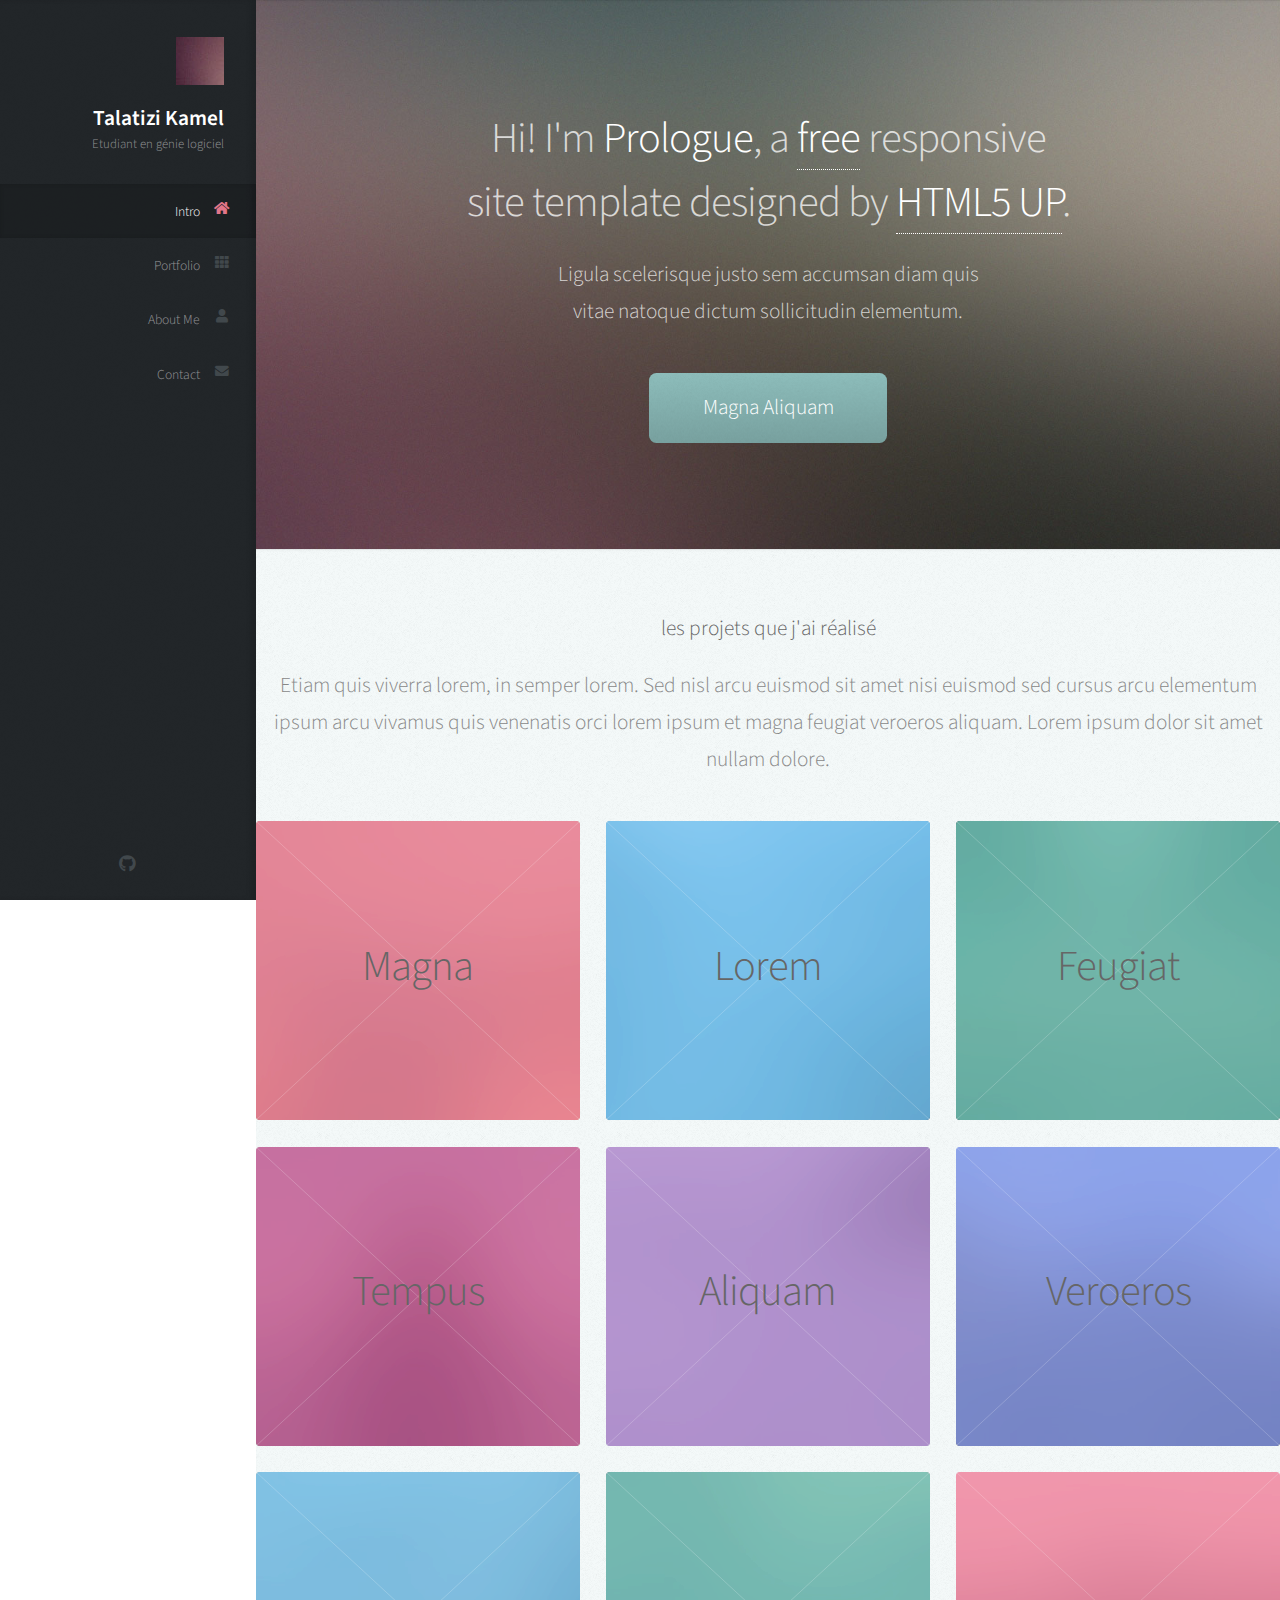
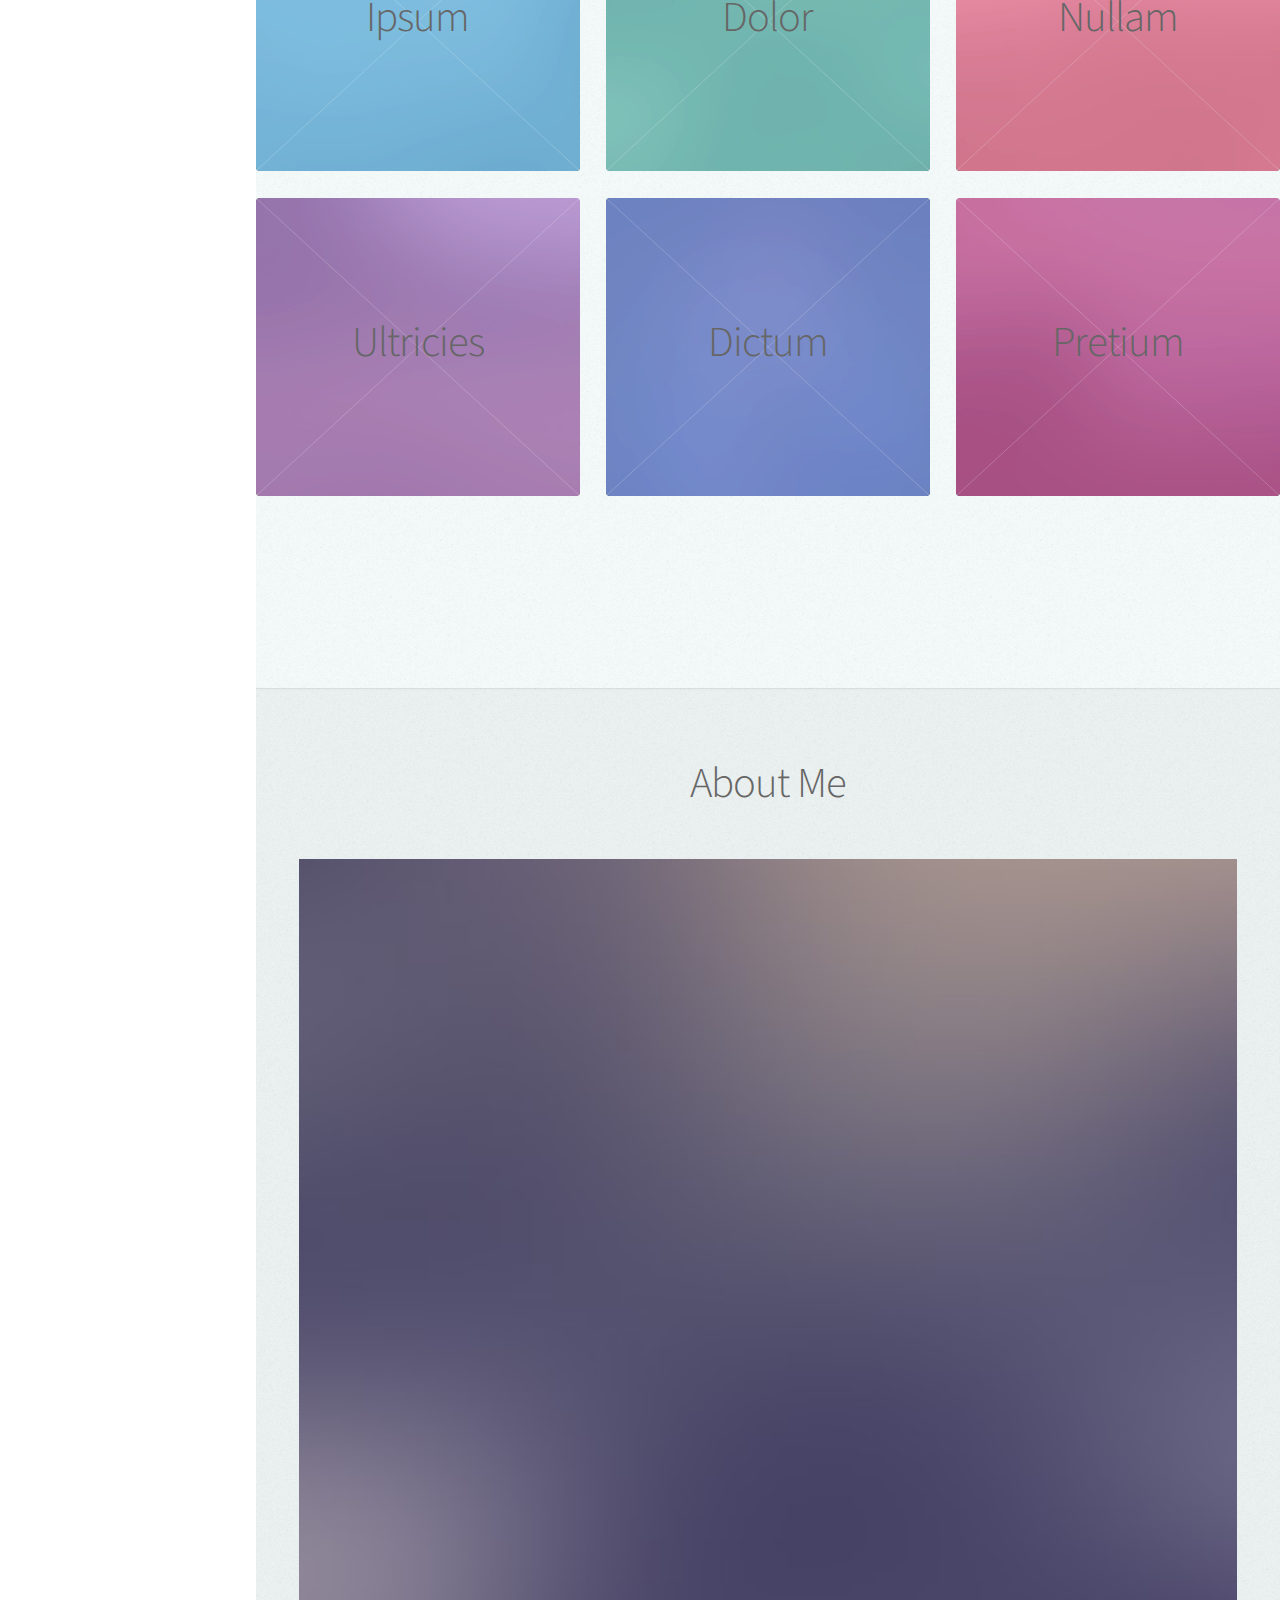
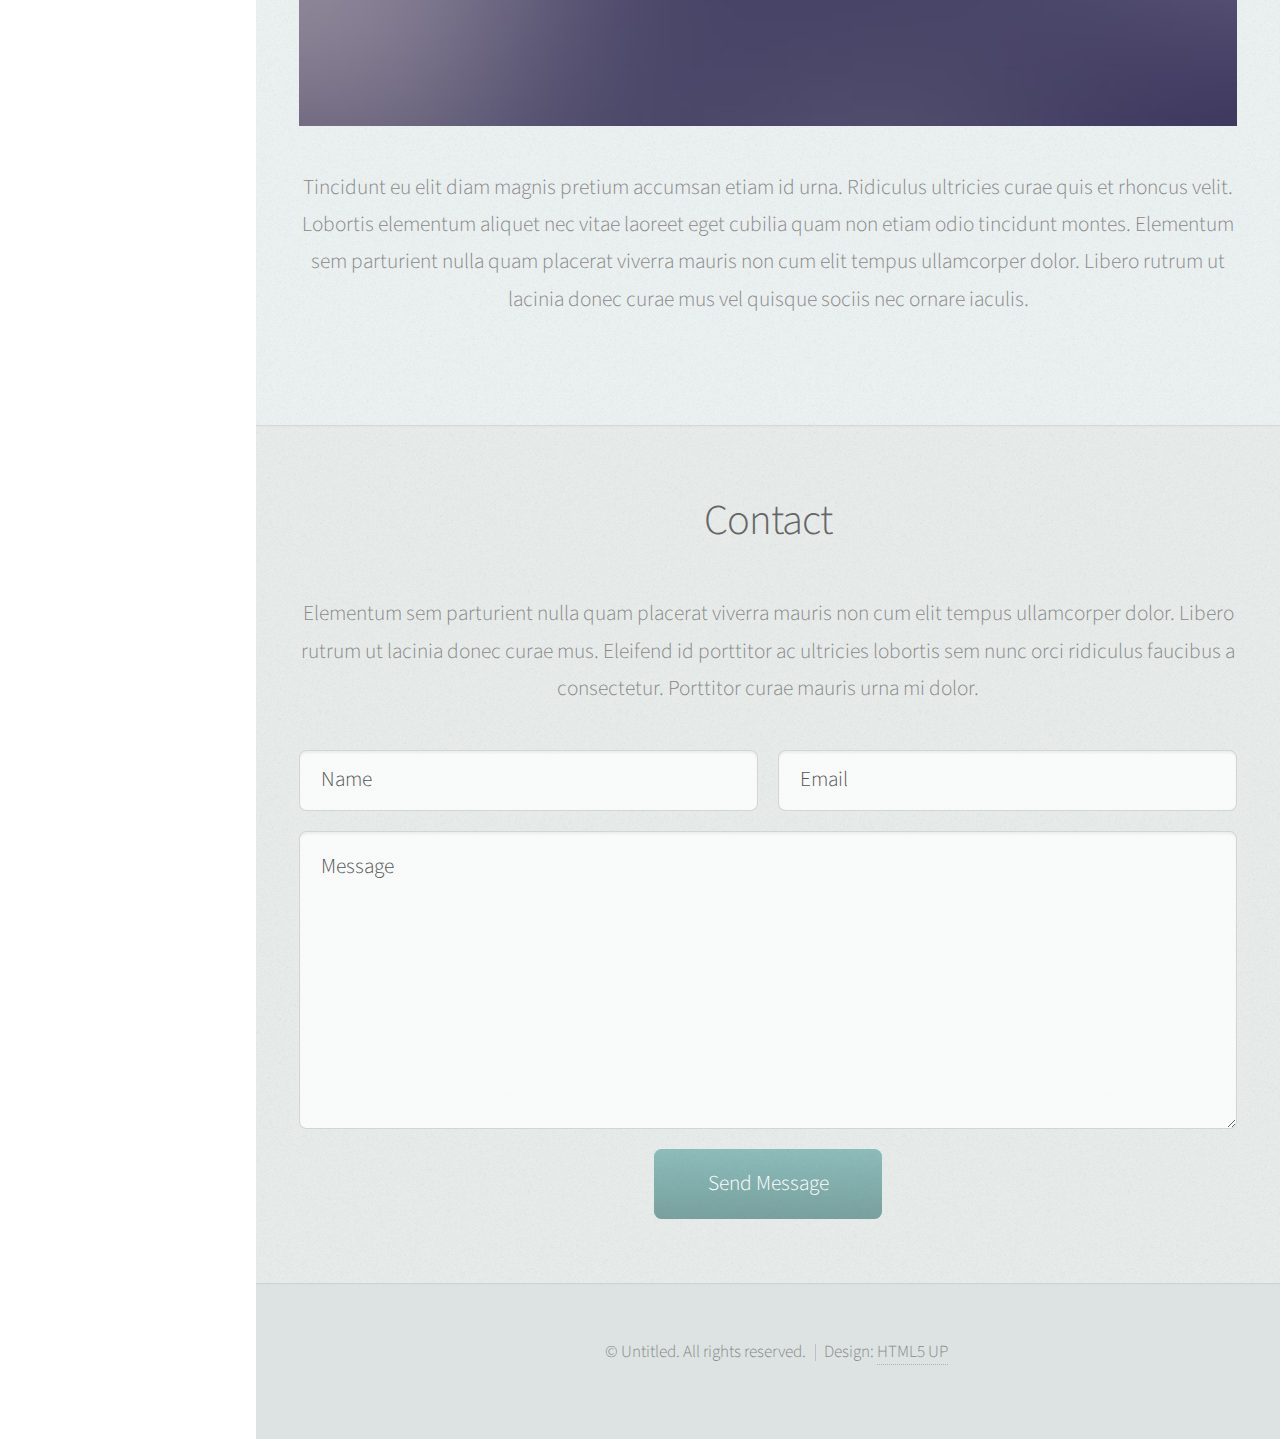
==== commit e481b72a: "modifications au niveau de index" ====
--- a/index.html
+++ b/index.html
@@ -6,7 +6,7 @@
 -->
 <html>
 	<head>
-		<title>Prologue by HTML5 UP</title>
+		<title>Talatizi kamel</title>
 		<meta charset="utf-8" />
 		<meta name="viewport" content="width=device-width, initial-scale=1, user-scalable=no" />
 		<link rel="stylesheet" href="assets/css/main.css" />
@@ -21,8 +21,8 @@
 					<!-- Logo -->
 						<div id="logo">
 							<span class="image avatar48"><img src="images/avatar.jpg" alt="" /></span>
-							<h1 id="title">Jane Doe</h1>
-							<p>Hyperspace Engineer</p>
+							<h1 id="title">Talatizi Kamel</h1>
+							<p>Etudiant en génie logiciel </p>
 						</div>
 
 					<!-- Nav -->
@@ -41,11 +41,7 @@
 
 					<!-- Social Icons -->
 						<ul class="icons">
-							<li><a href="#" class="icon brands fa-twitter"><span class="label">Twitter</span></a></li>
-							<li><a href="#" class="icon brands fa-facebook-f"><span class="label">Facebook</span></a></li>
-							<li><a href="#" class="icon brands fa-github"><span class="label">Github</span></a></li>
-							<li><a href="#" class="icon brands fa-dribbble"><span class="label">Dribbble</span></a></li>
-							<li><a href="#" class="icon solid fa-envelope"><span class="label">Email</span></a></li>
+							<li><a href="https://github.com/Talatizi-kamel" class="icon brands fa-github"><span class="label">Github</span></a></li>
 						</ul>
 
 				</div>
@@ -65,7 +61,6 @@
 								<p>Ligula scelerisque justo sem accumsan diam quis<br />
 								vitae natoque dictum sollicitudin elementum.</p>
 							</header>
-
 							<footer>
 								<a href="#portfolio" class="button scrolly">Magna Aliquam</a>
 							</footer>
@@ -79,8 +74,7 @@
 					<div id="kamel">
 						<div class="inner">
 							<header>
-								<h1>This is Phantom, a free, fully responsive site<br />
-								template designed by <a href="http://html5up.net">HTML5 UP</a>.</h1>
+								<h1>les projets que j'ai réalisé</h1>
 								<p>Etiam quis viverra lorem, in semper lorem. Sed nisl arcu euismod sit amet nisi euismod sed cursus arcu elementum ipsum arcu vivamus quis venenatis orci lorem ipsum et magna feugiat veroeros aliquam. Lorem ipsum dolor sit amet nullam dolore.</p>
 							</header>
 							<section class="tiles">
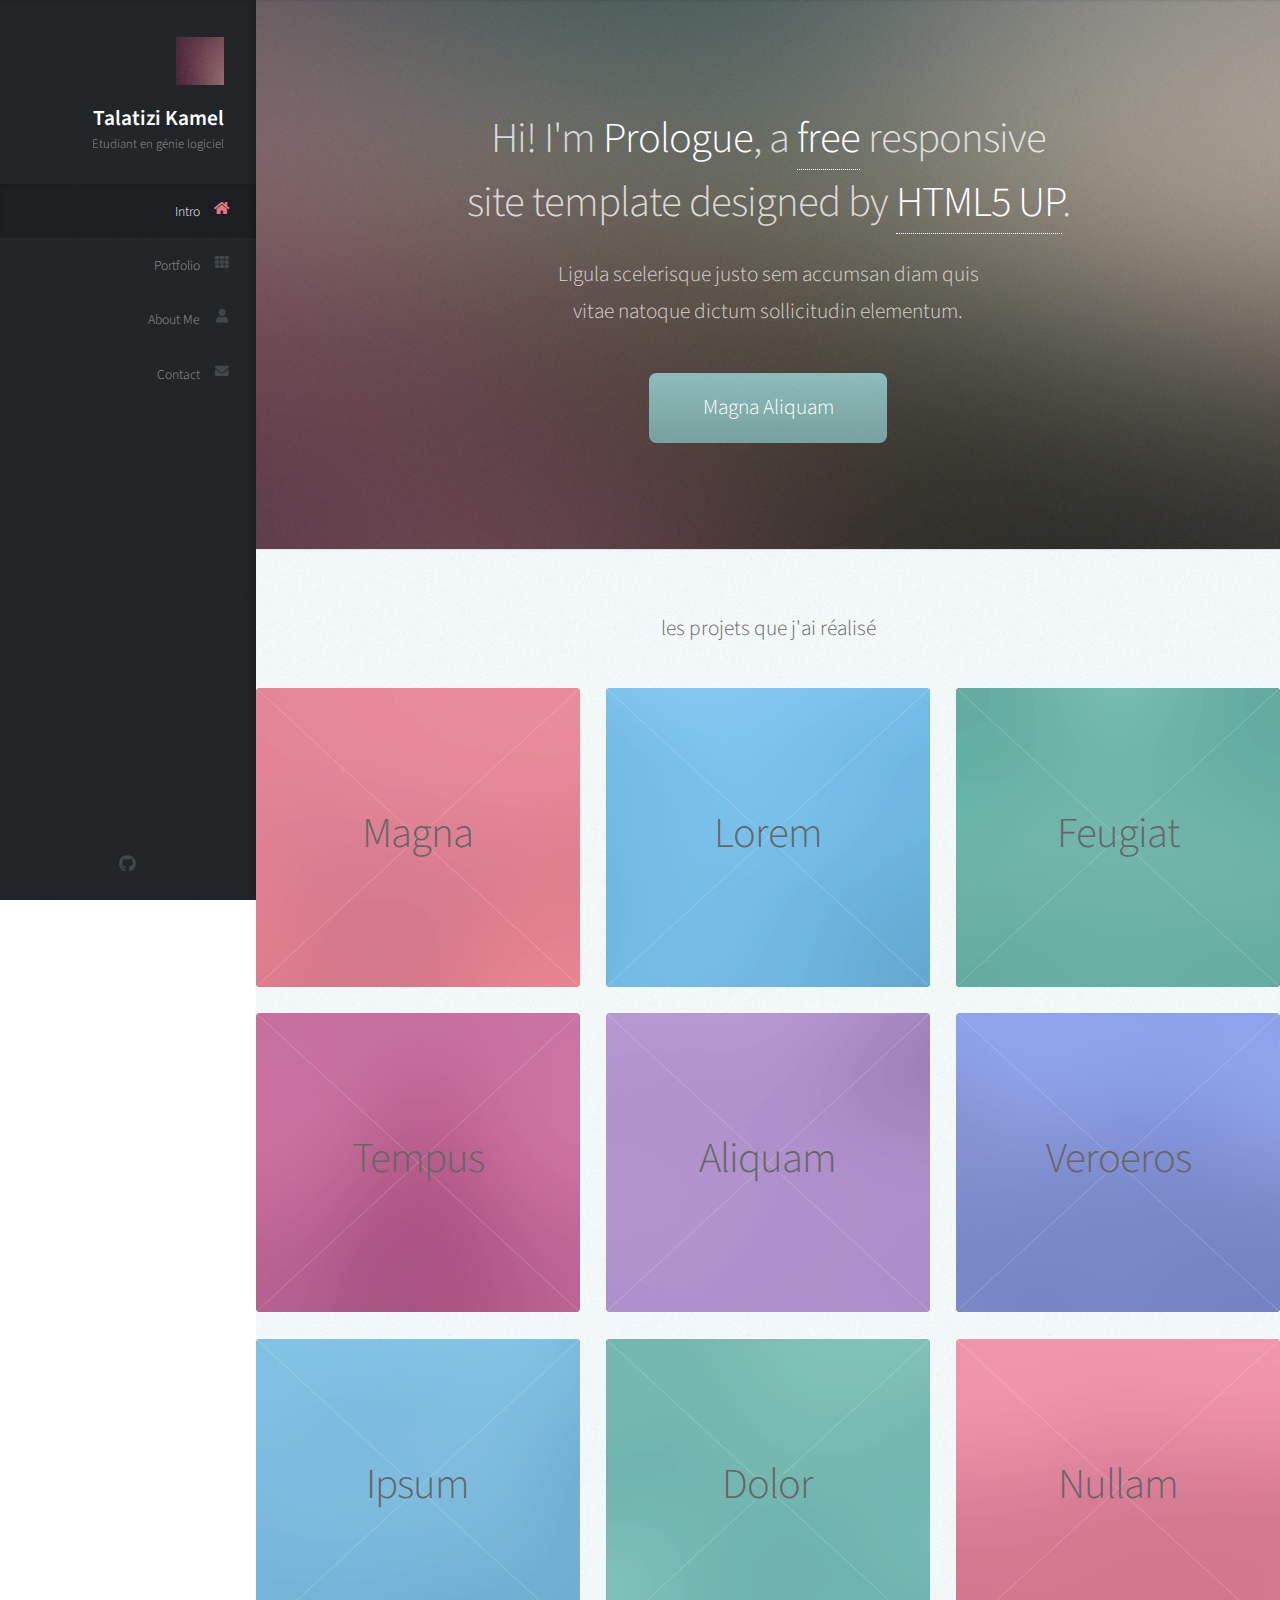
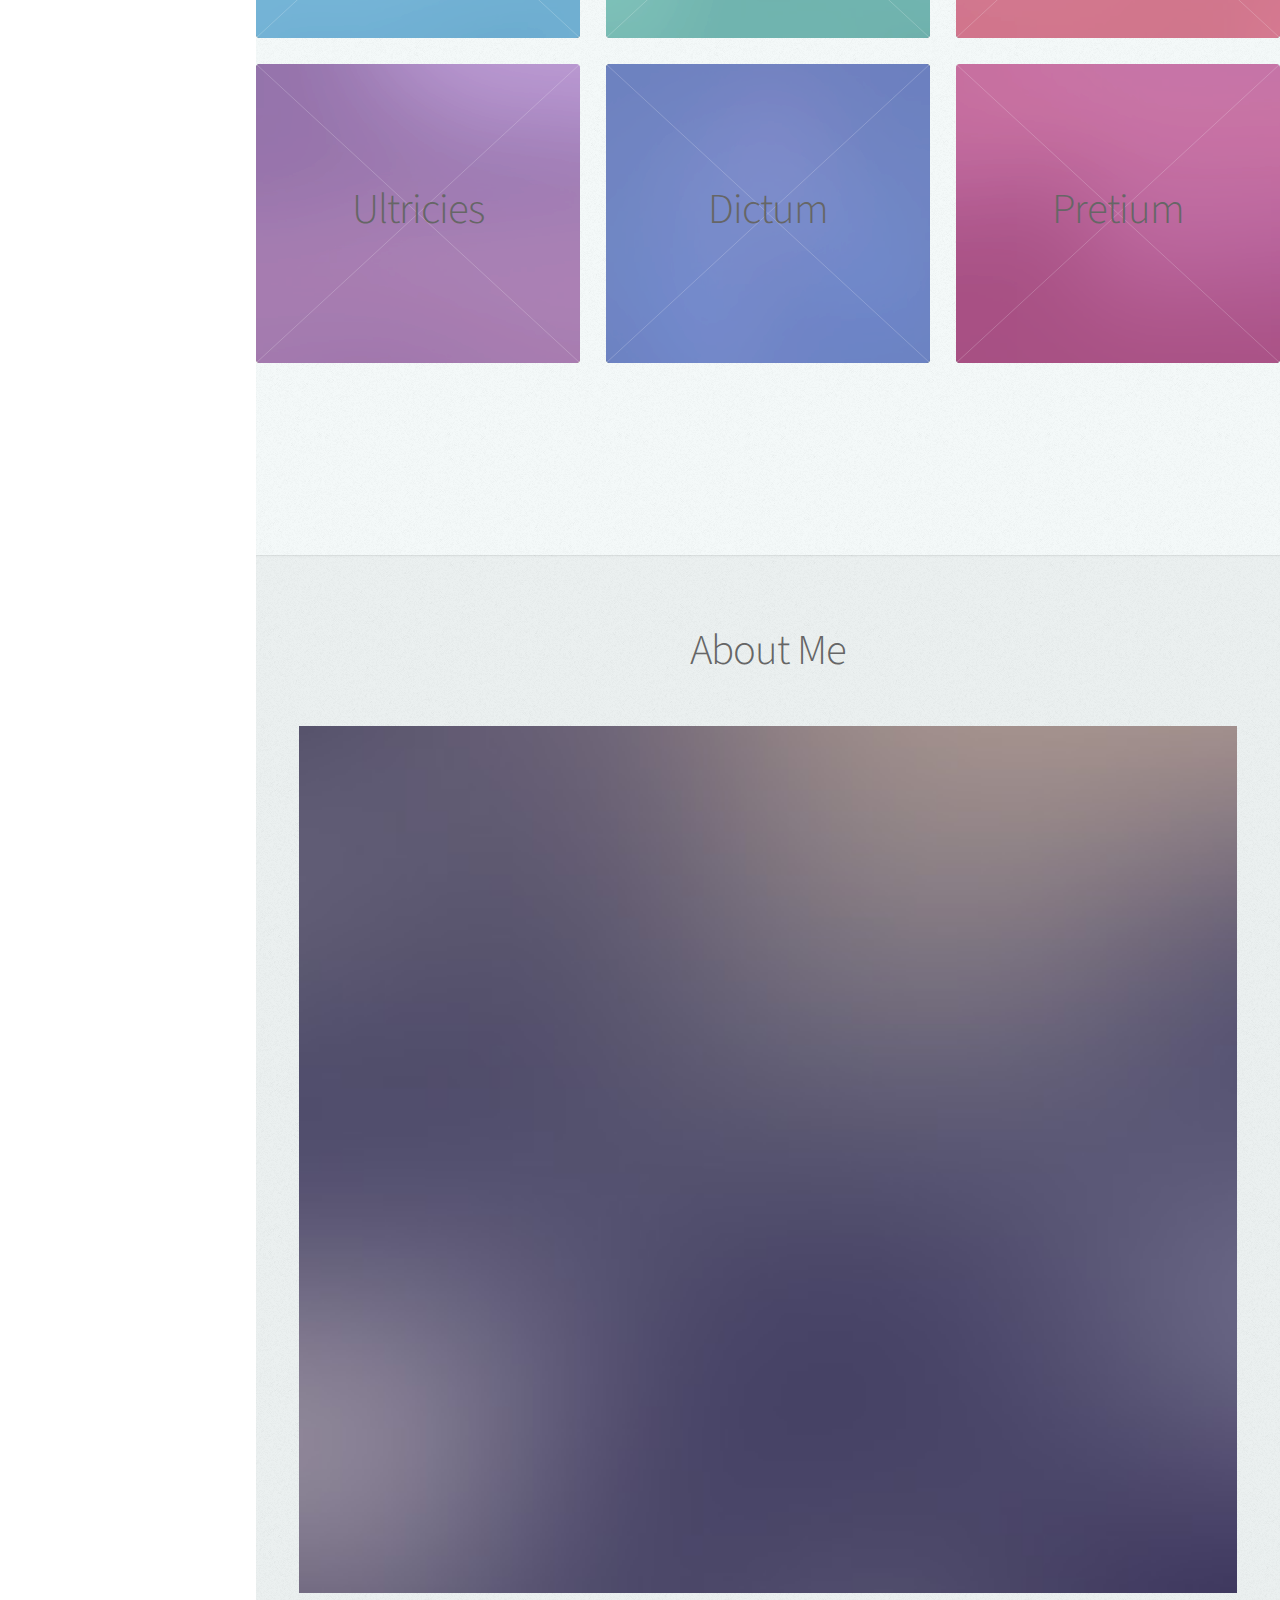
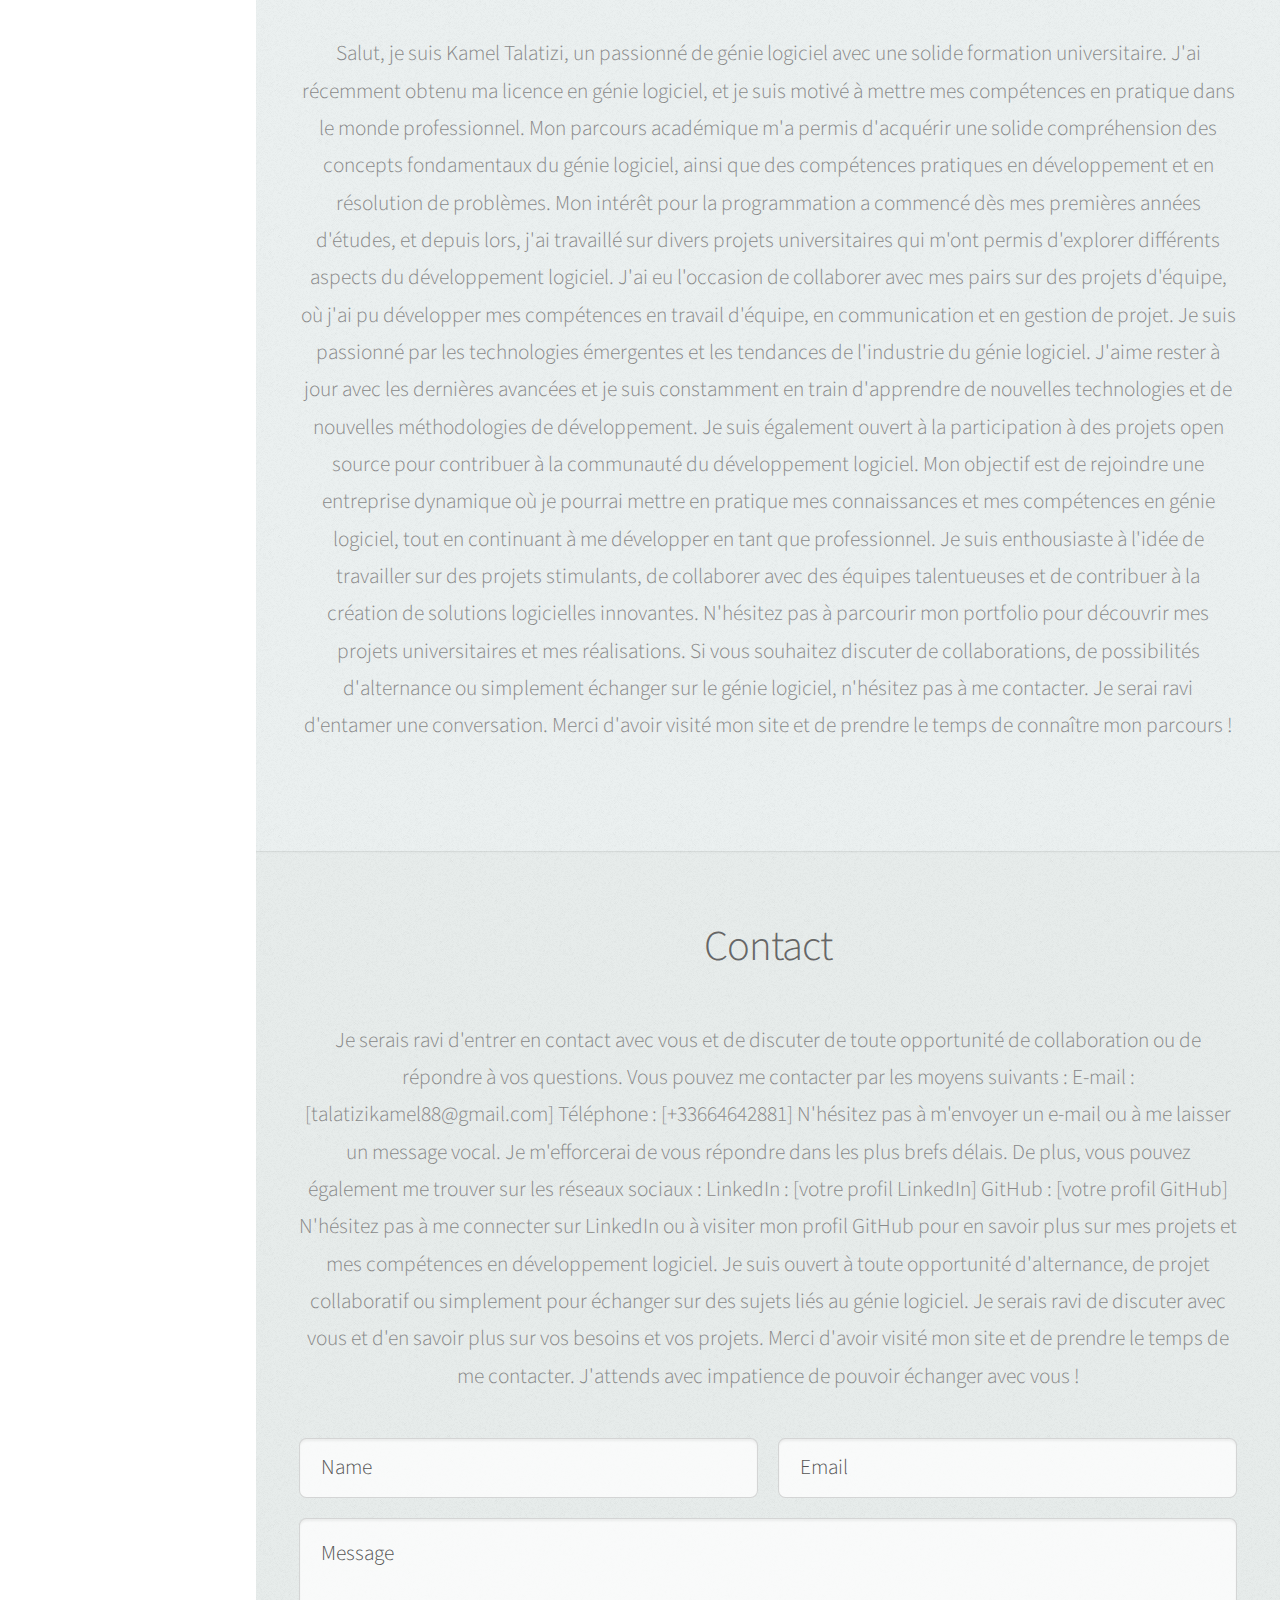
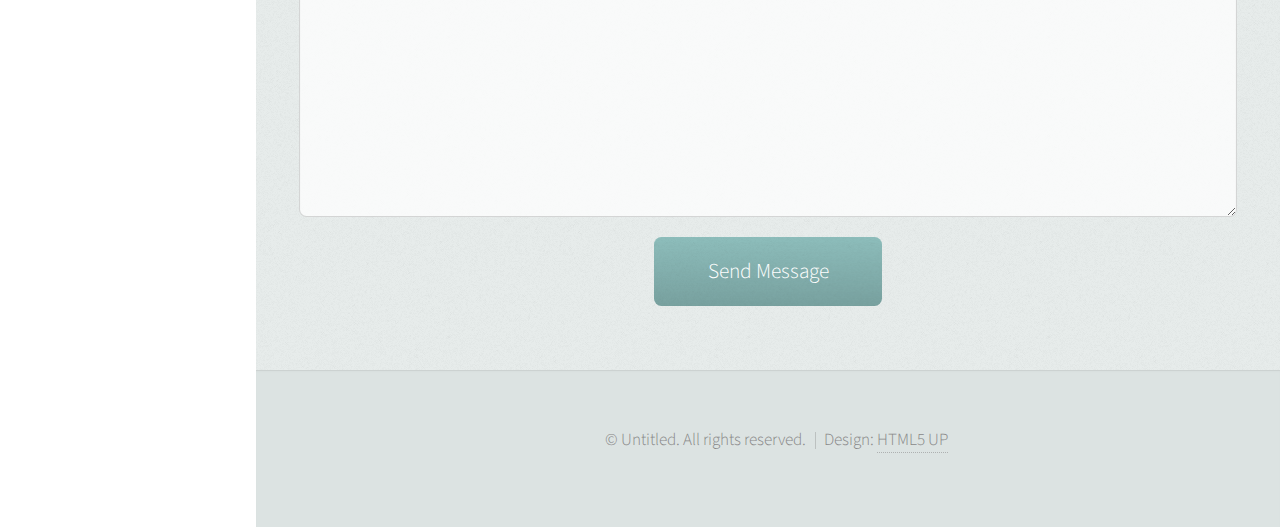
==== commit ba6433e7: "modifications au niveau de index 2" ====
--- a/index.html
+++ b/index.html
@@ -75,7 +75,6 @@
 						<div class="inner">
 							<header>
 								<h1>les projets que j'ai réalisé</h1>
-								<p>Etiam quis viverra lorem, in semper lorem. Sed nisl arcu euismod sit amet nisi euismod sed cursus arcu elementum ipsum arcu vivamus quis venenatis orci lorem ipsum et magna feugiat veroeros aliquam. Lorem ipsum dolor sit amet nullam dolore.</p>
 							</header>
 							<section class="tiles">
 								<article class="style1">
@@ -225,12 +224,21 @@
 
 							<a href="#" class="image featured"><img src="images/pic08.jpg" alt="" /></a>
 
-							<p>Tincidunt eu elit diam magnis pretium accumsan etiam id urna. Ridiculus
-							ultricies curae quis et rhoncus velit. Lobortis elementum aliquet nec vitae
-							laoreet eget cubilia quam non etiam odio tincidunt montes. Elementum sem
-							parturient nulla quam placerat viverra mauris non cum elit tempus ullamcorper
-							dolor. Libero rutrum ut lacinia donec curae mus vel quisque sociis nec
-							ornare iaculis.</p>
+							<p>Salut, je suis Kamel Talatizi, un passionné de génie logiciel avec une solide formation universitaire.
+
+								J'ai récemment obtenu ma licence en génie logiciel, et je suis motivé à mettre mes compétences en pratique dans le monde professionnel. Mon parcours académique m'a permis d'acquérir une solide compréhension des concepts fondamentaux du génie logiciel, ainsi que des compétences pratiques en développement et en résolution de problèmes.
+
+								Mon intérêt pour la programmation a commencé dès mes premières années d'études, et depuis lors, j'ai travaillé sur divers projets universitaires qui m'ont permis d'explorer différents aspects du développement logiciel. J'ai eu l'occasion de collaborer avec mes pairs sur des projets d'équipe, où j'ai pu développer mes compétences en travail d'équipe, en communication et en gestion de projet.
+
+								Je suis passionné par les technologies émergentes et les tendances de l'industrie du génie logiciel. J'aime rester à jour avec les dernières avancées et je suis constamment en train d'apprendre de nouvelles technologies et de nouvelles méthodologies de développement. Je suis également ouvert à la participation à des projets open source pour contribuer à la communauté du développement logiciel.
+
+								Mon objectif est de rejoindre une entreprise dynamique où je pourrai mettre en pratique mes connaissances et mes compétences en génie logiciel, tout en continuant à me développer en tant que professionnel. Je suis enthousiaste à l'idée de travailler sur des projets stimulants, de collaborer avec des équipes talentueuses et de contribuer à la création de solutions logicielles innovantes.
+
+								N'hésitez pas à parcourir mon portfolio pour découvrir mes projets universitaires et mes réalisations. Si vous souhaitez discuter de collaborations, de possibilités d'alternance ou simplement échanger sur le génie logiciel, n'hésitez pas à me contacter. Je serai ravi d'entamer une conversation.
+
+								Merci d'avoir visité mon site et de prendre le temps de connaître mon parcours !
+
+							</p>
 
 						</div>
 					</section>
@@ -243,10 +251,25 @@
 								<h2>Contact</h2>
 							</header>
 
-							<p>Elementum sem parturient nulla quam placerat viverra
-							mauris non cum elit tempus ullamcorper dolor. Libero rutrum ut lacinia
-							donec curae mus. Eleifend id porttitor ac ultricies lobortis sem nunc
-							orci ridiculus faucibus a consectetur. Porttitor curae mauris urna mi dolor.</p>
+							<p>Je serais ravi d'entrer en contact avec vous et de discuter de toute opportunité de collaboration ou de répondre à vos questions. Vous pouvez me contacter par les moyens suivants :
+
+								E-mail : [talatizikamel88@gmail.com]
+								Téléphone : [+33664642881]
+
+								N'hésitez pas à m'envoyer un e-mail ou à me laisser un message vocal. Je m'efforcerai de vous répondre dans les plus brefs délais.
+
+								De plus, vous pouvez également me trouver sur les réseaux sociaux :
+
+								LinkedIn : [votre profil LinkedIn]
+								GitHub : [votre profil GitHub]
+
+								N'hésitez pas à me connecter sur LinkedIn ou à visiter mon profil GitHub pour en savoir plus sur mes projets et mes compétences en développement logiciel.
+
+								Je suis ouvert à toute opportunité d'alternance, de projet collaboratif ou simplement pour échanger sur des sujets liés au génie logiciel. Je serais ravi de discuter avec vous et d'en savoir plus sur vos besoins et vos projets.
+
+								Merci d'avoir visité mon site et de prendre le temps de me contacter. J'attends avec impatience de pouvoir échanger avec vous !
+
+							</p>
 
 							<form method="post" action="#">
 								<div class="row">
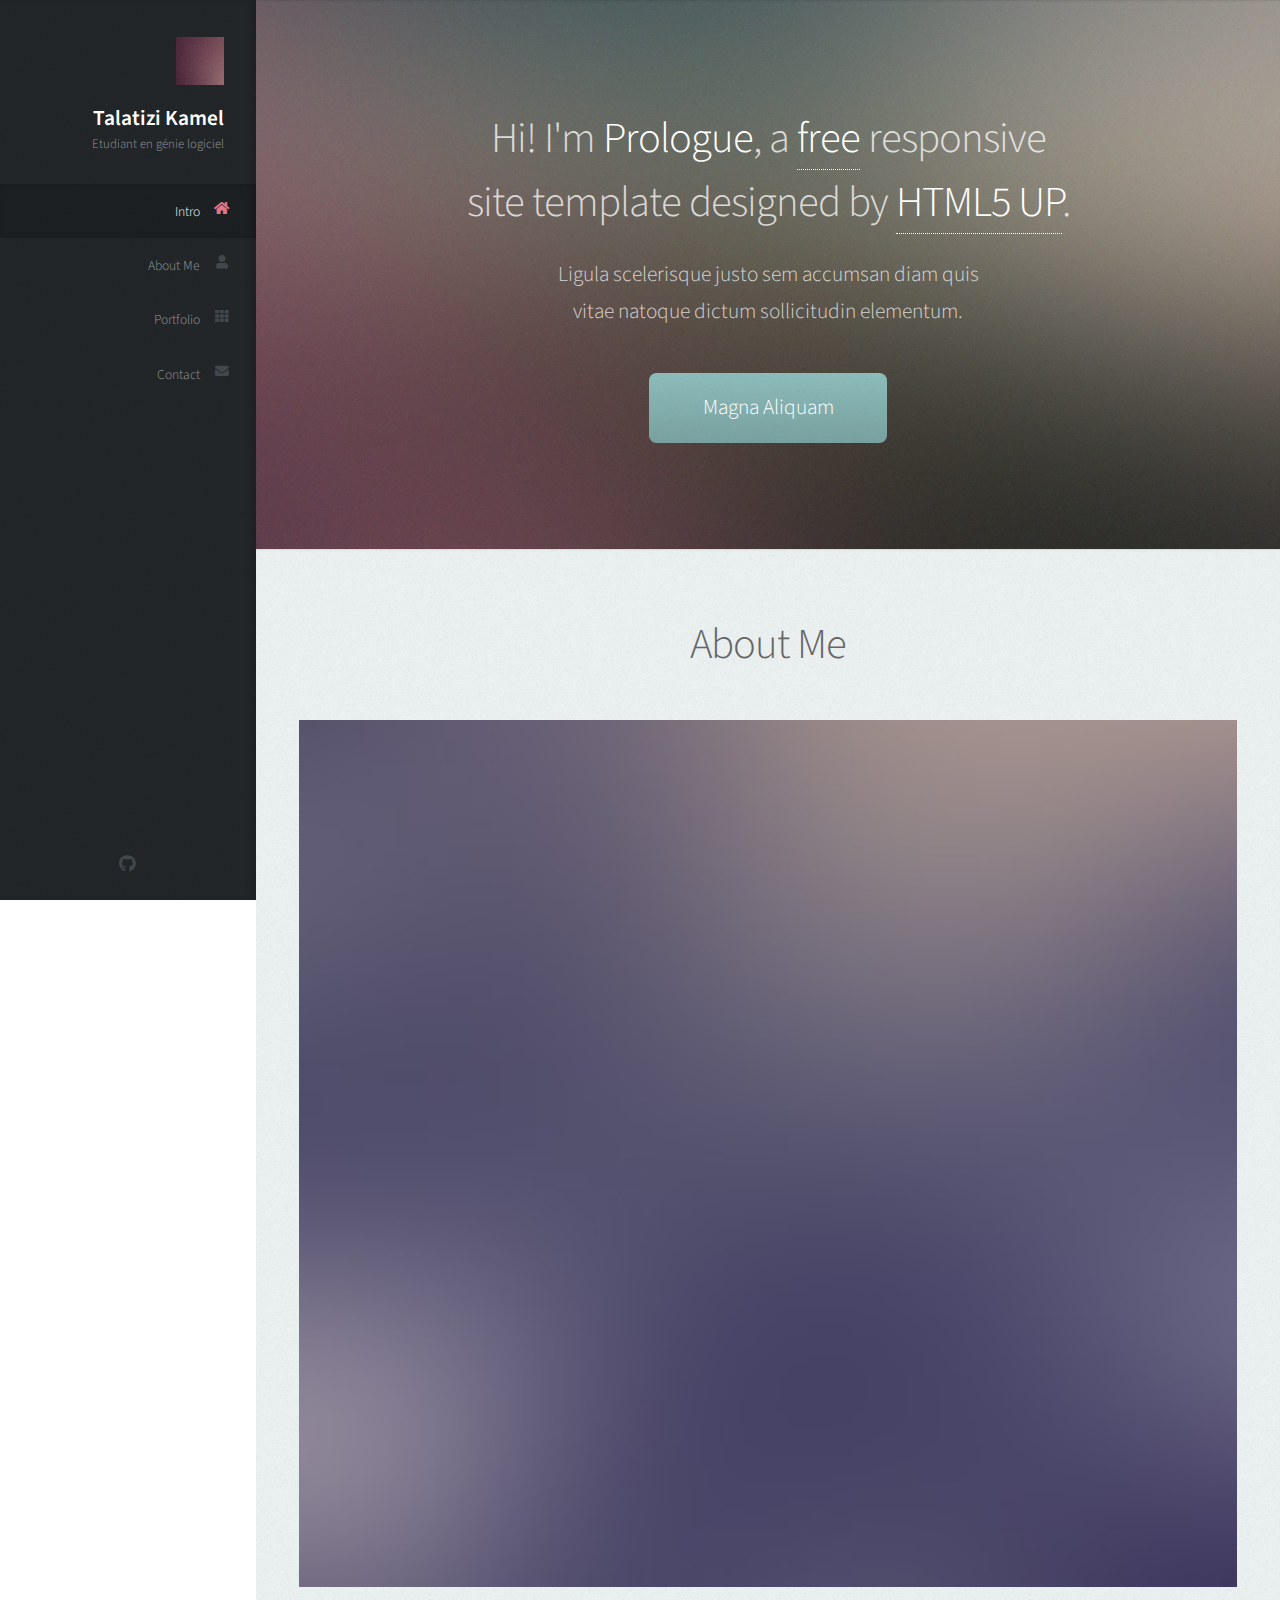
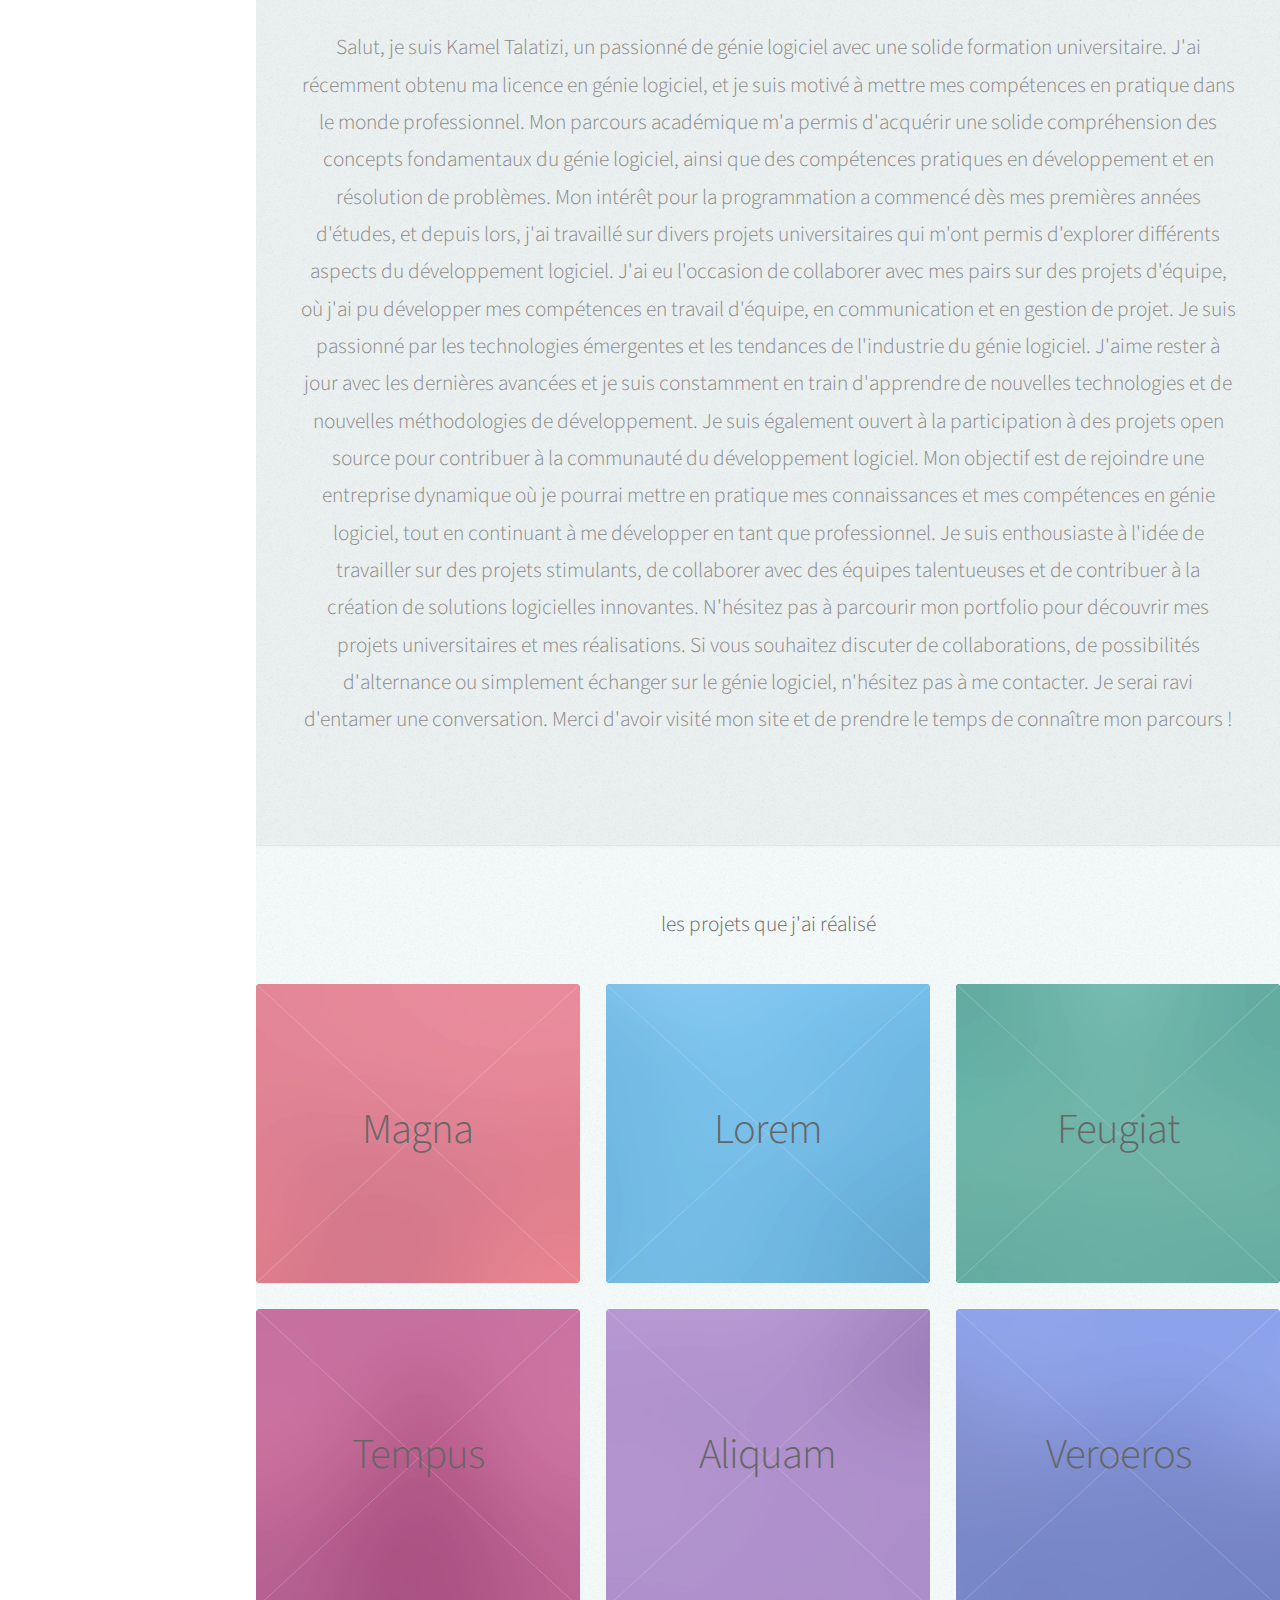
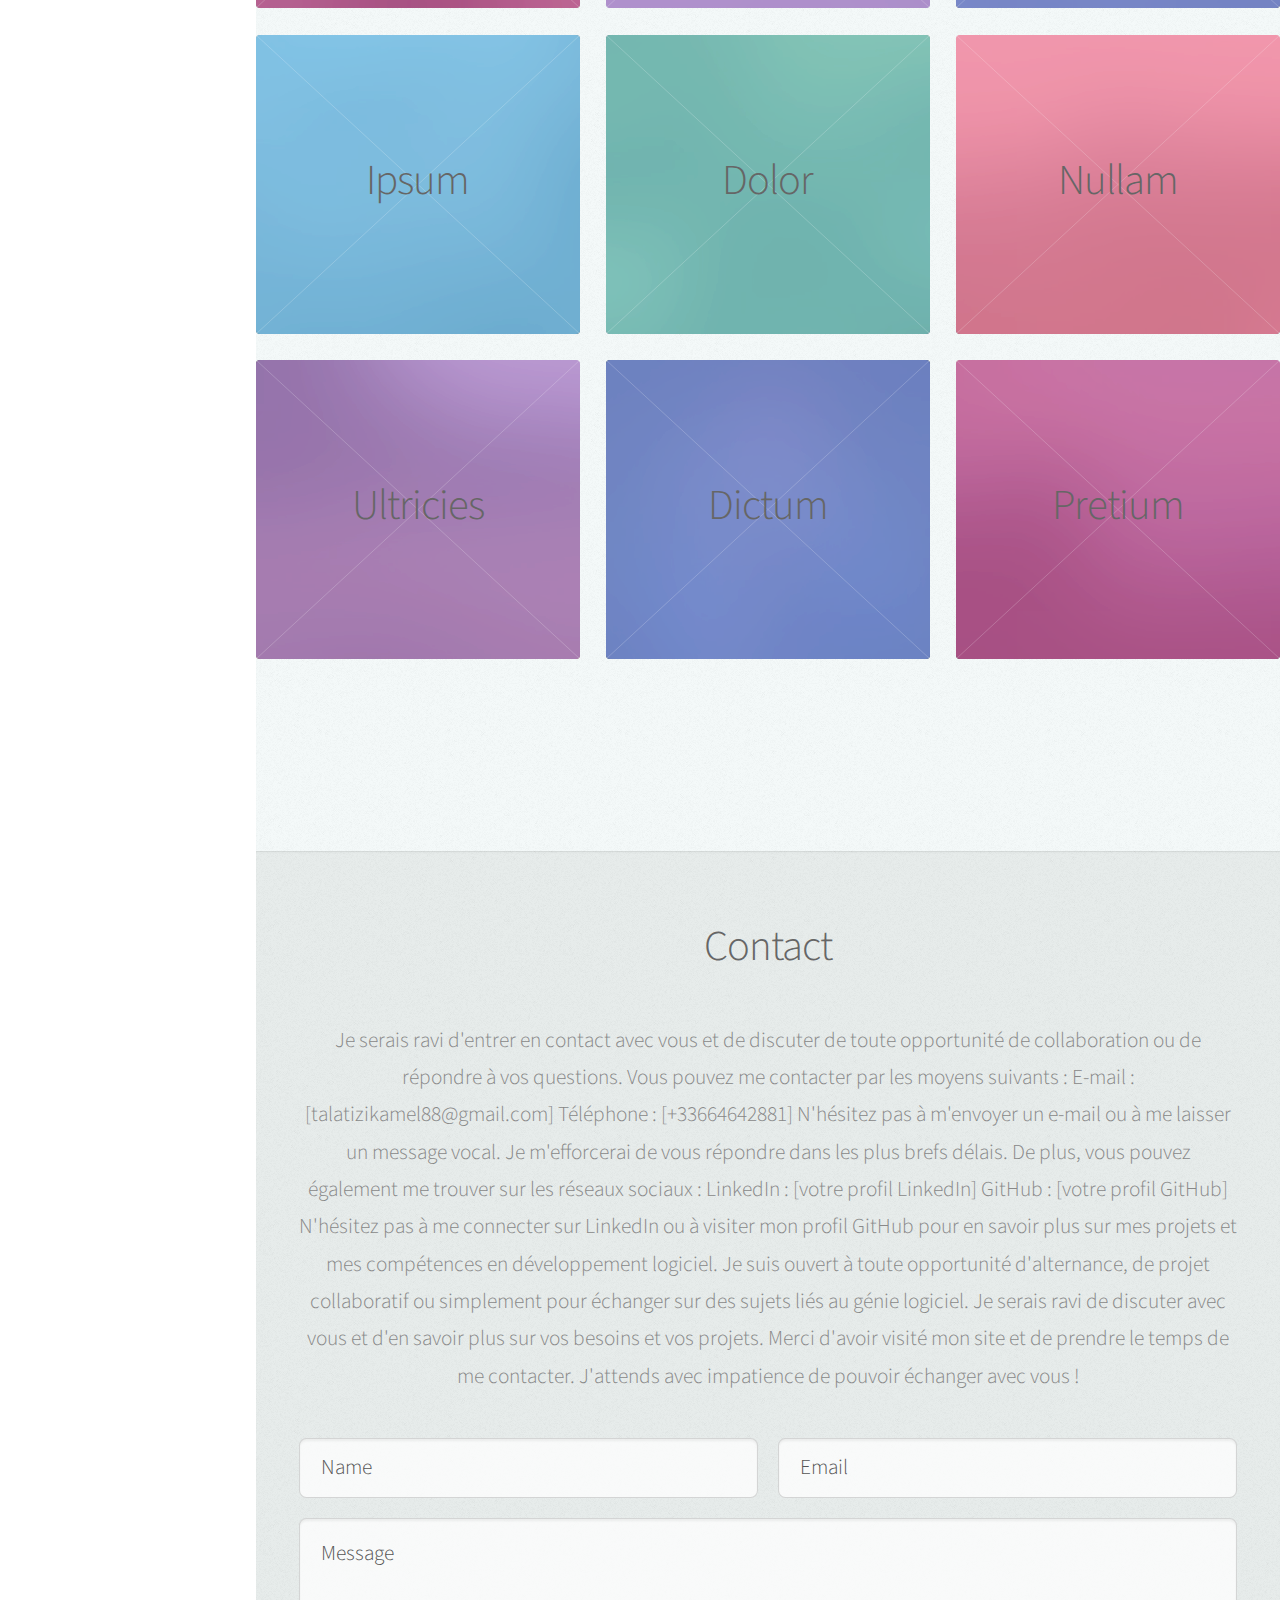
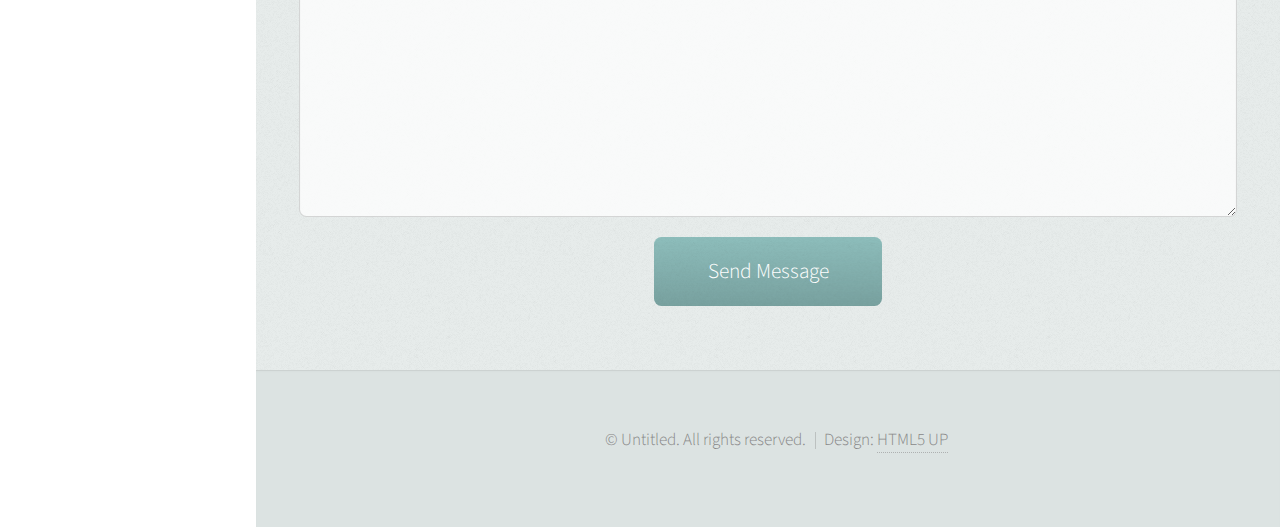
==== commit 6706b0d4: "modifications au niveau de index 4" ====
--- a/index.html
+++ b/index.html
@@ -29,8 +29,8 @@
 						<nav id="nav">
 							<ul>
 								<li><a href="#top" id="top-link"><span class="icon solid fa-home">Intro</span></a></li>
+								<li><a href="#about" id="about-link"><span class="icon solid fa-user">About Me</span></a></li>
 								<li><a href="#portfolio" id="portfolio-link"><span class="icon solid fa-th">Portfolio</span></a></li>
-								<li><a href="#about" id="about-link"><span class="icon solid fa-user">About Me</span></a></li>
 								<li><a href="#contact" id="contact-link"><span class="icon solid fa-envelope">Contact</span></a></li>
 							</ul>
 						</nav>
@@ -67,6 +67,35 @@
 
 						</div>
 					</section>
+
+				<!-- About Me -->
+				<section id="about" class="three">
+					<div class="container">
+
+						<header>
+							<h2>About Me</h2>
+						</header>
+
+						<a href="#" class="image featured"><img src="images/pic08.jpg" alt="" /></a>
+
+						<p>Salut, je suis Kamel Talatizi, un passionné de génie logiciel avec une solide formation universitaire.
+
+							J'ai récemment obtenu ma licence en génie logiciel, et je suis motivé à mettre mes compétences en pratique dans le monde professionnel. Mon parcours académique m'a permis d'acquérir une solide compréhension des concepts fondamentaux du génie logiciel, ainsi que des compétences pratiques en développement et en résolution de problèmes.
+
+							Mon intérêt pour la programmation a commencé dès mes premières années d'études, et depuis lors, j'ai travaillé sur divers projets universitaires qui m'ont permis d'explorer différents aspects du développement logiciel. J'ai eu l'occasion de collaborer avec mes pairs sur des projets d'équipe, où j'ai pu développer mes compétences en travail d'équipe, en communication et en gestion de projet.
+
+							Je suis passionné par les technologies émergentes et les tendances de l'industrie du génie logiciel. J'aime rester à jour avec les dernières avancées et je suis constamment en train d'apprendre de nouvelles technologies et de nouvelles méthodologies de développement. Je suis également ouvert à la participation à des projets open source pour contribuer à la communauté du développement logiciel.
+
+							Mon objectif est de rejoindre une entreprise dynamique où je pourrai mettre en pratique mes connaissances et mes compétences en génie logiciel, tout en continuant à me développer en tant que professionnel. Je suis enthousiaste à l'idée de travailler sur des projets stimulants, de collaborer avec des équipes talentueuses et de contribuer à la création de solutions logicielles innovantes.
+
+							N'hésitez pas à parcourir mon portfolio pour découvrir mes projets universitaires et mes réalisations. Si vous souhaitez discuter de collaborations, de possibilités d'alternance ou simplement échanger sur le génie logiciel, n'hésitez pas à me contacter. Je serai ravi d'entamer une conversation.
+
+							Merci d'avoir visité mon site et de prendre le temps de connaître mon parcours !
+
+						</p>
+
+					</div>
+				</section>
 
 				<!-- Portfolio -->
 					<section id="portfolio" class="two">
@@ -214,34 +243,7 @@
 					</div>
 					</section>
 
-				<!-- About Me -->
-					<section id="about" class="three">
-						<div class="container">
-
-							<header>
-								<h2>About Me</h2>
-							</header>
-
-							<a href="#" class="image featured"><img src="images/pic08.jpg" alt="" /></a>
-
-							<p>Salut, je suis Kamel Talatizi, un passionné de génie logiciel avec une solide formation universitaire.
-
-								J'ai récemment obtenu ma licence en génie logiciel, et je suis motivé à mettre mes compétences en pratique dans le monde professionnel. Mon parcours académique m'a permis d'acquérir une solide compréhension des concepts fondamentaux du génie logiciel, ainsi que des compétences pratiques en développement et en résolution de problèmes.
-
-								Mon intérêt pour la programmation a commencé dès mes premières années d'études, et depuis lors, j'ai travaillé sur divers projets universitaires qui m'ont permis d'explorer différents aspects du développement logiciel. J'ai eu l'occasion de collaborer avec mes pairs sur des projets d'équipe, où j'ai pu développer mes compétences en travail d'équipe, en communication et en gestion de projet.
-
-								Je suis passionné par les technologies émergentes et les tendances de l'industrie du génie logiciel. J'aime rester à jour avec les dernières avancées et je suis constamment en train d'apprendre de nouvelles technologies et de nouvelles méthodologies de développement. Je suis également ouvert à la participation à des projets open source pour contribuer à la communauté du développement logiciel.
-
-								Mon objectif est de rejoindre une entreprise dynamique où je pourrai mettre en pratique mes connaissances et mes compétences en génie logiciel, tout en continuant à me développer en tant que professionnel. Je suis enthousiaste à l'idée de travailler sur des projets stimulants, de collaborer avec des équipes talentueuses et de contribuer à la création de solutions logicielles innovantes.
-
-								N'hésitez pas à parcourir mon portfolio pour découvrir mes projets universitaires et mes réalisations. Si vous souhaitez discuter de collaborations, de possibilités d'alternance ou simplement échanger sur le génie logiciel, n'hésitez pas à me contacter. Je serai ravi d'entamer une conversation.
-
-								Merci d'avoir visité mon site et de prendre le temps de connaître mon parcours !
-
-							</p>
-
-						</div>
-					</section>
+
 
 				<!-- Contact -->
 					<section id="contact" class="four">
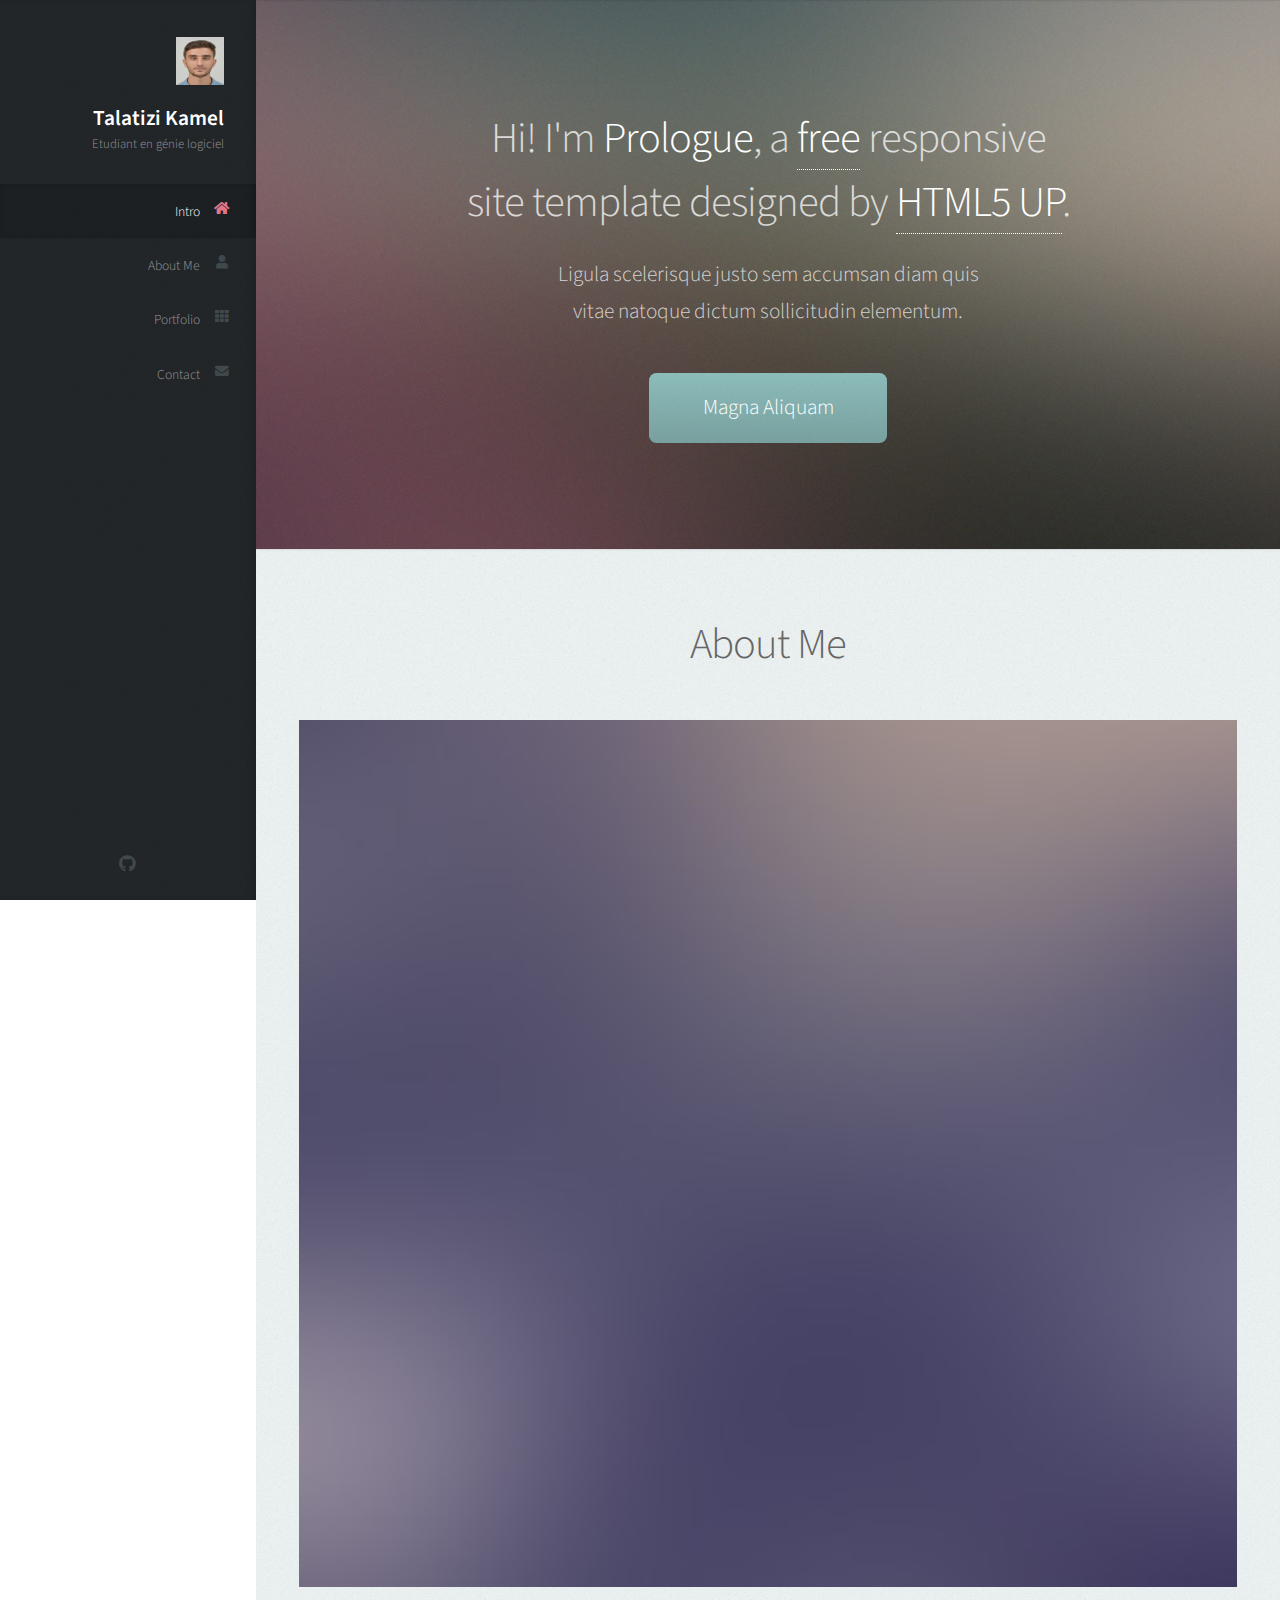
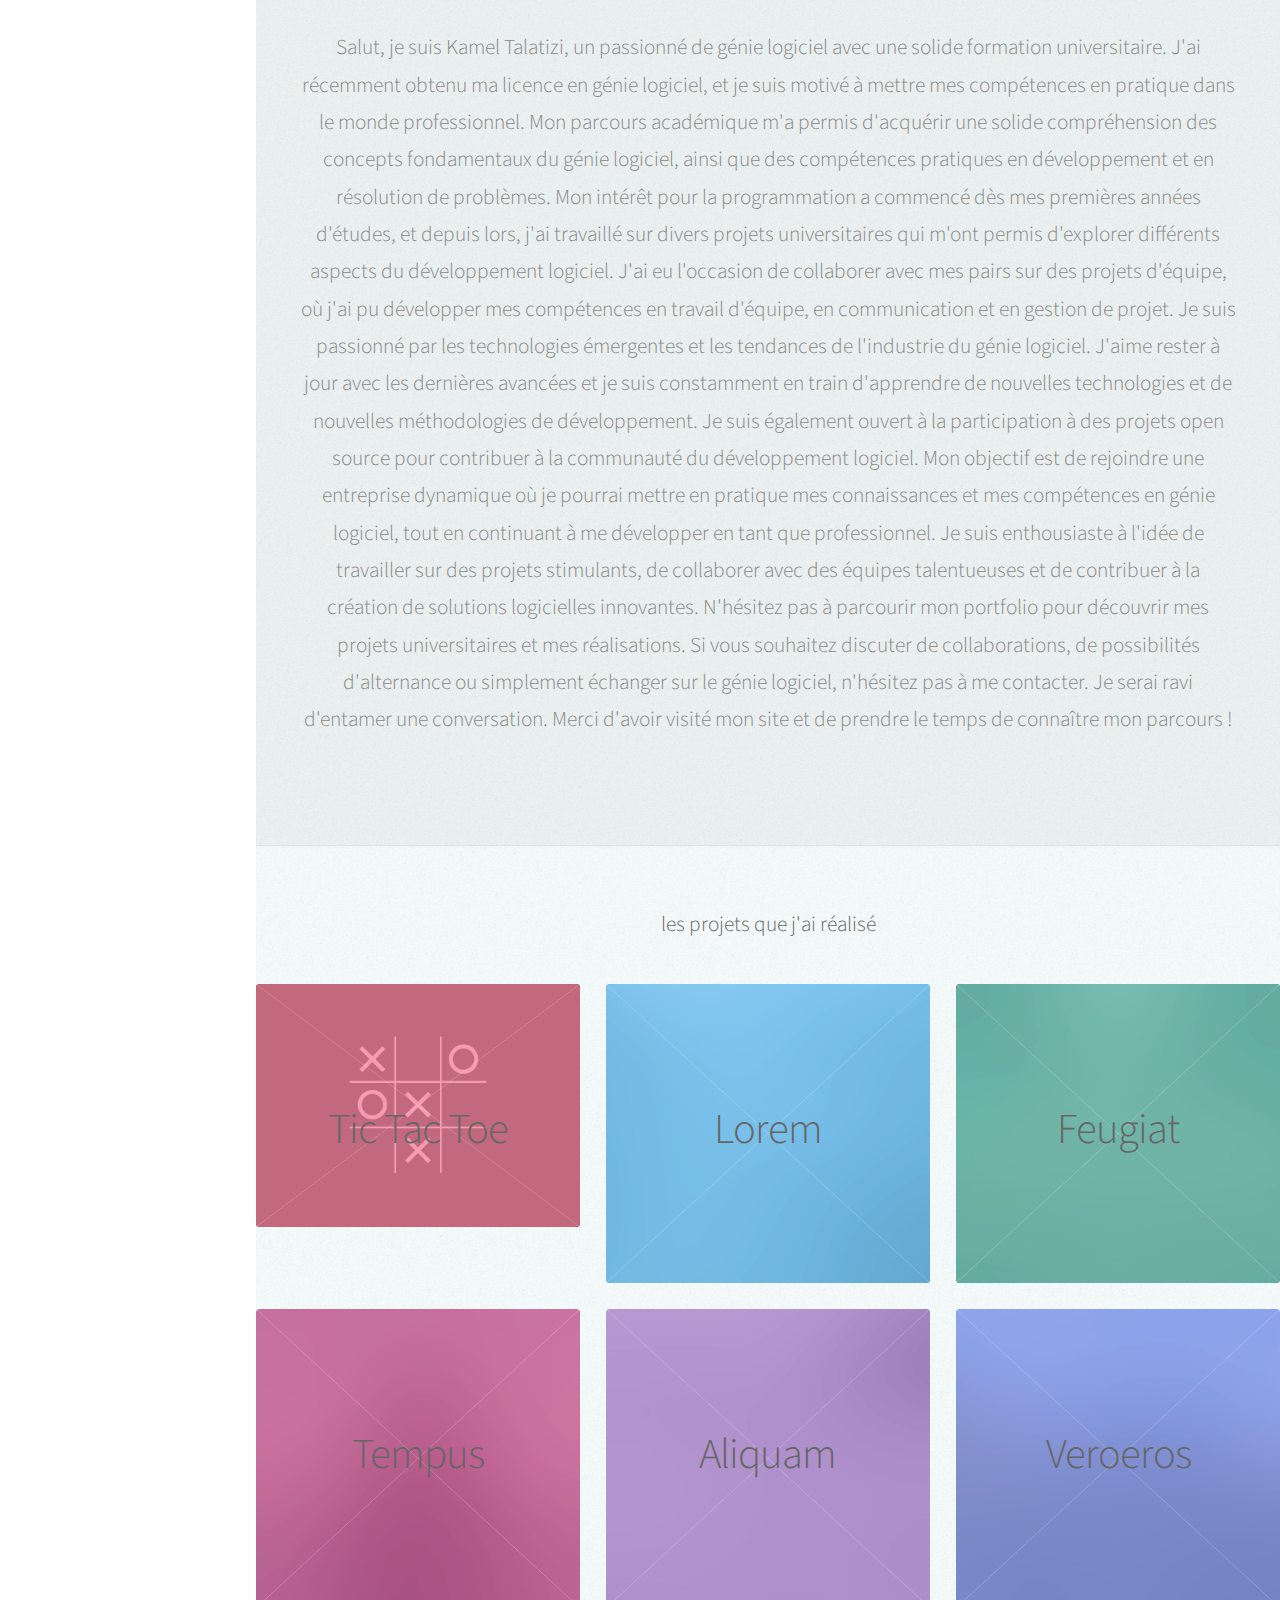
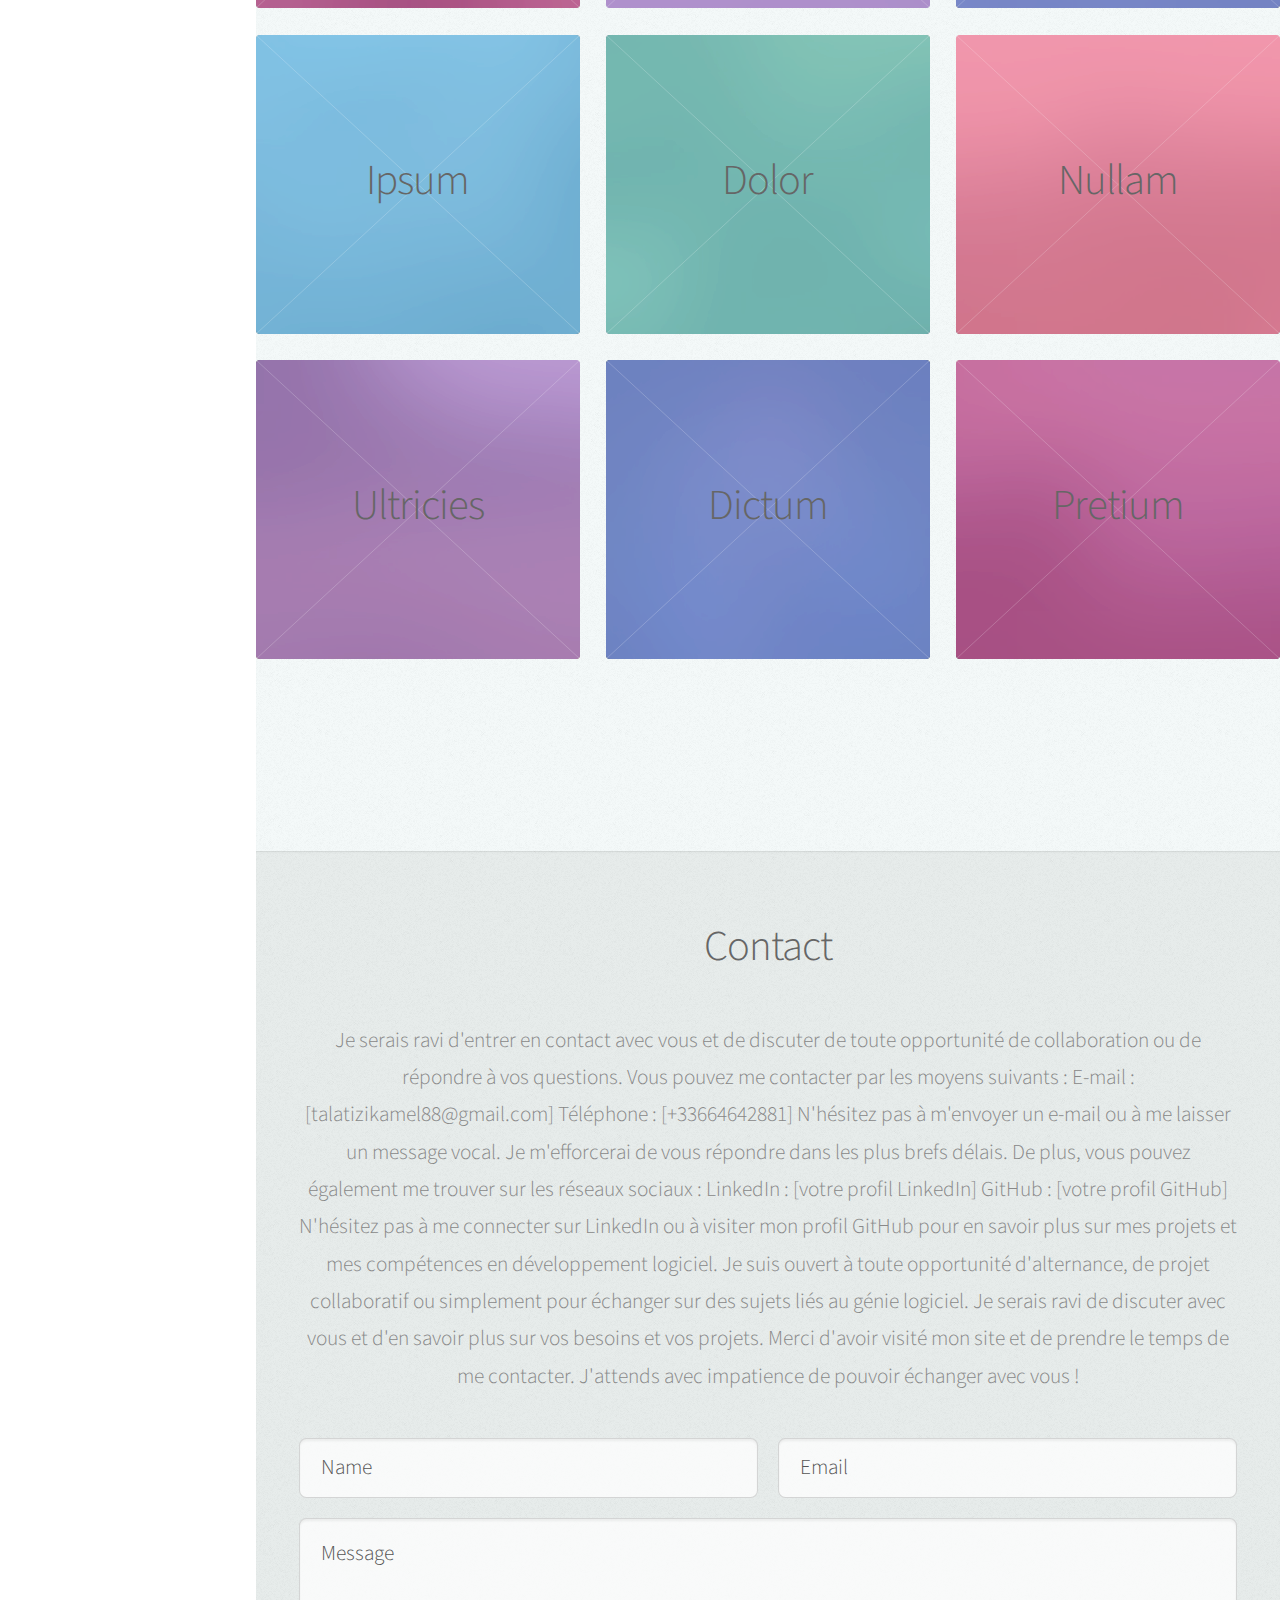
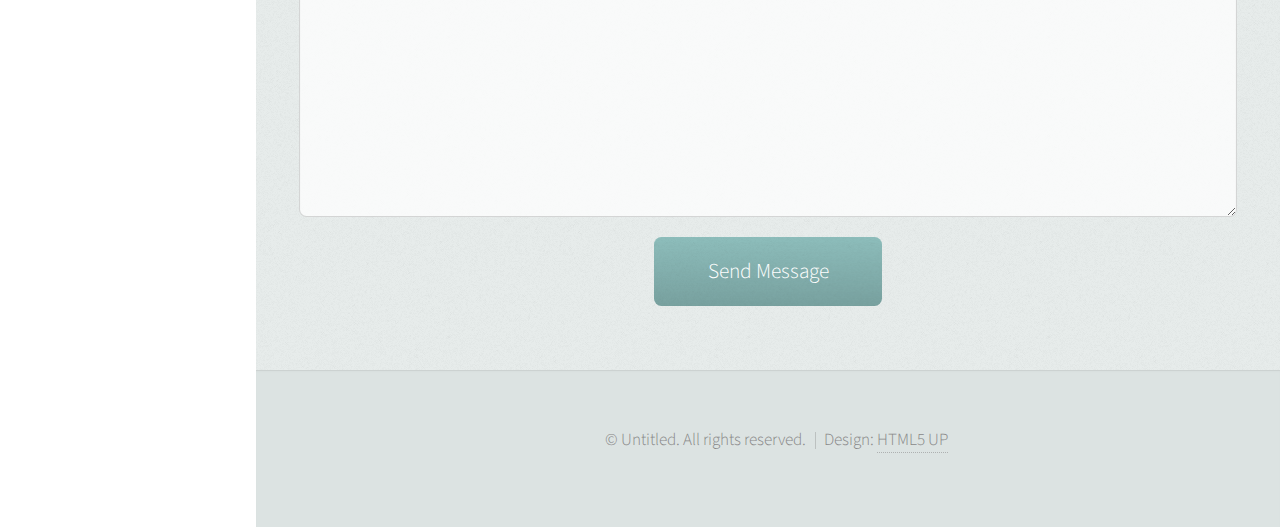
==== commit 1c8051b6: "l ajout de projet Tic Tac Toe Morpion" ====
--- a/index.html
+++ b/index.html
@@ -20,7 +20,7 @@
 
 					<!-- Logo -->
 						<div id="logo">
-							<span class="image avatar48"><img src="images/avatar.jpg" alt="" /></span>
+							<span class="image avatar48"><img src="images/avatar.jpeg" alt="" /></span>
 							<h1 id="title">Talatizi Kamel</h1>
 							<p>Etudiant en génie logiciel </p>
 						</div>
@@ -108,12 +108,12 @@
 							<section class="tiles">
 								<article class="style1">
 									<span class="image">
-										<img src="images/pic01.jpg" alt="" />
-									</span>
-									<a href="generic.html">
-										<h2>Magna</h2>
-										<div class="content">
-											<p>Sed nisl arcu euismod sit amet nisi lorem etiam dolor veroeros et feugiat.</p>
+										<img src="images/pic01.png" alt="" />
+									</span>
+									<a href="generic.html">
+										<h2>Tic Tac Toe</h2>
+										<div class="content">
+											<p>jeu de Morpion réaliser avec java et java FX .</p>
 										</div>
 									</a>
 								</article>
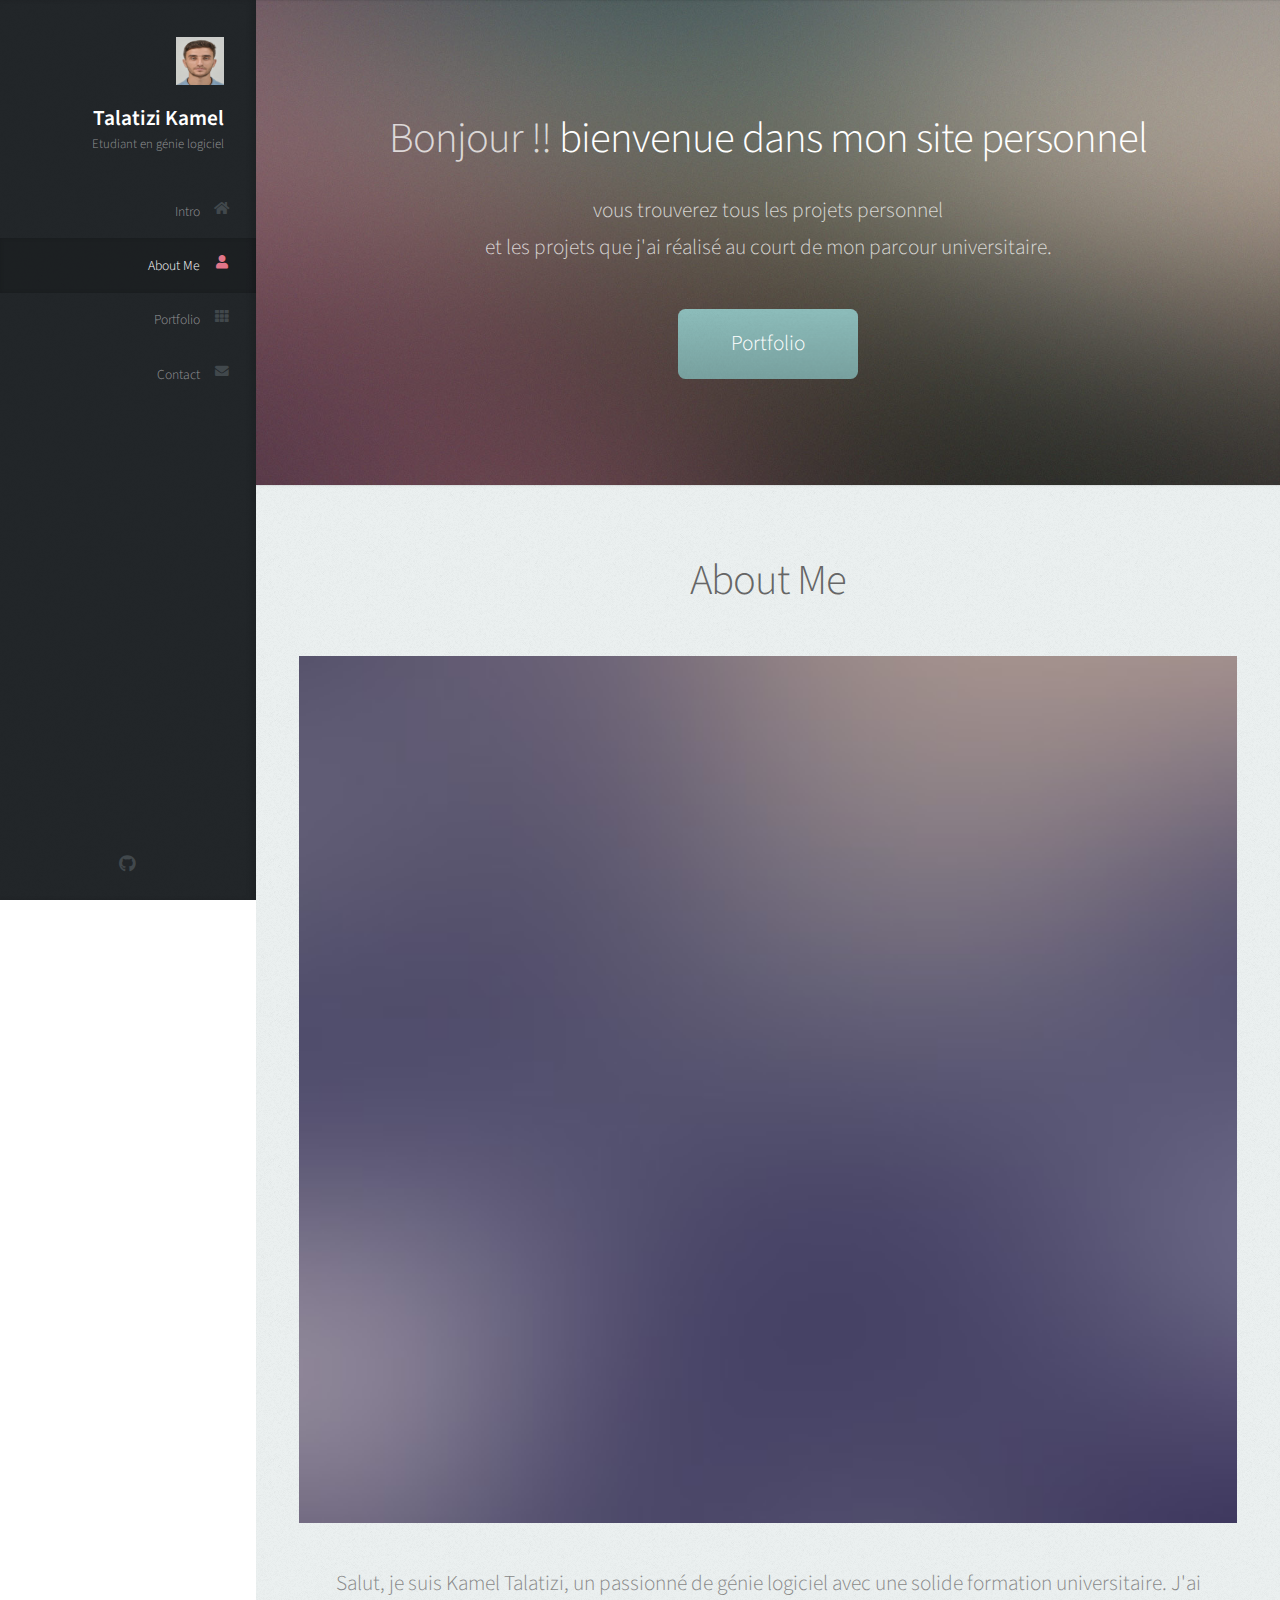
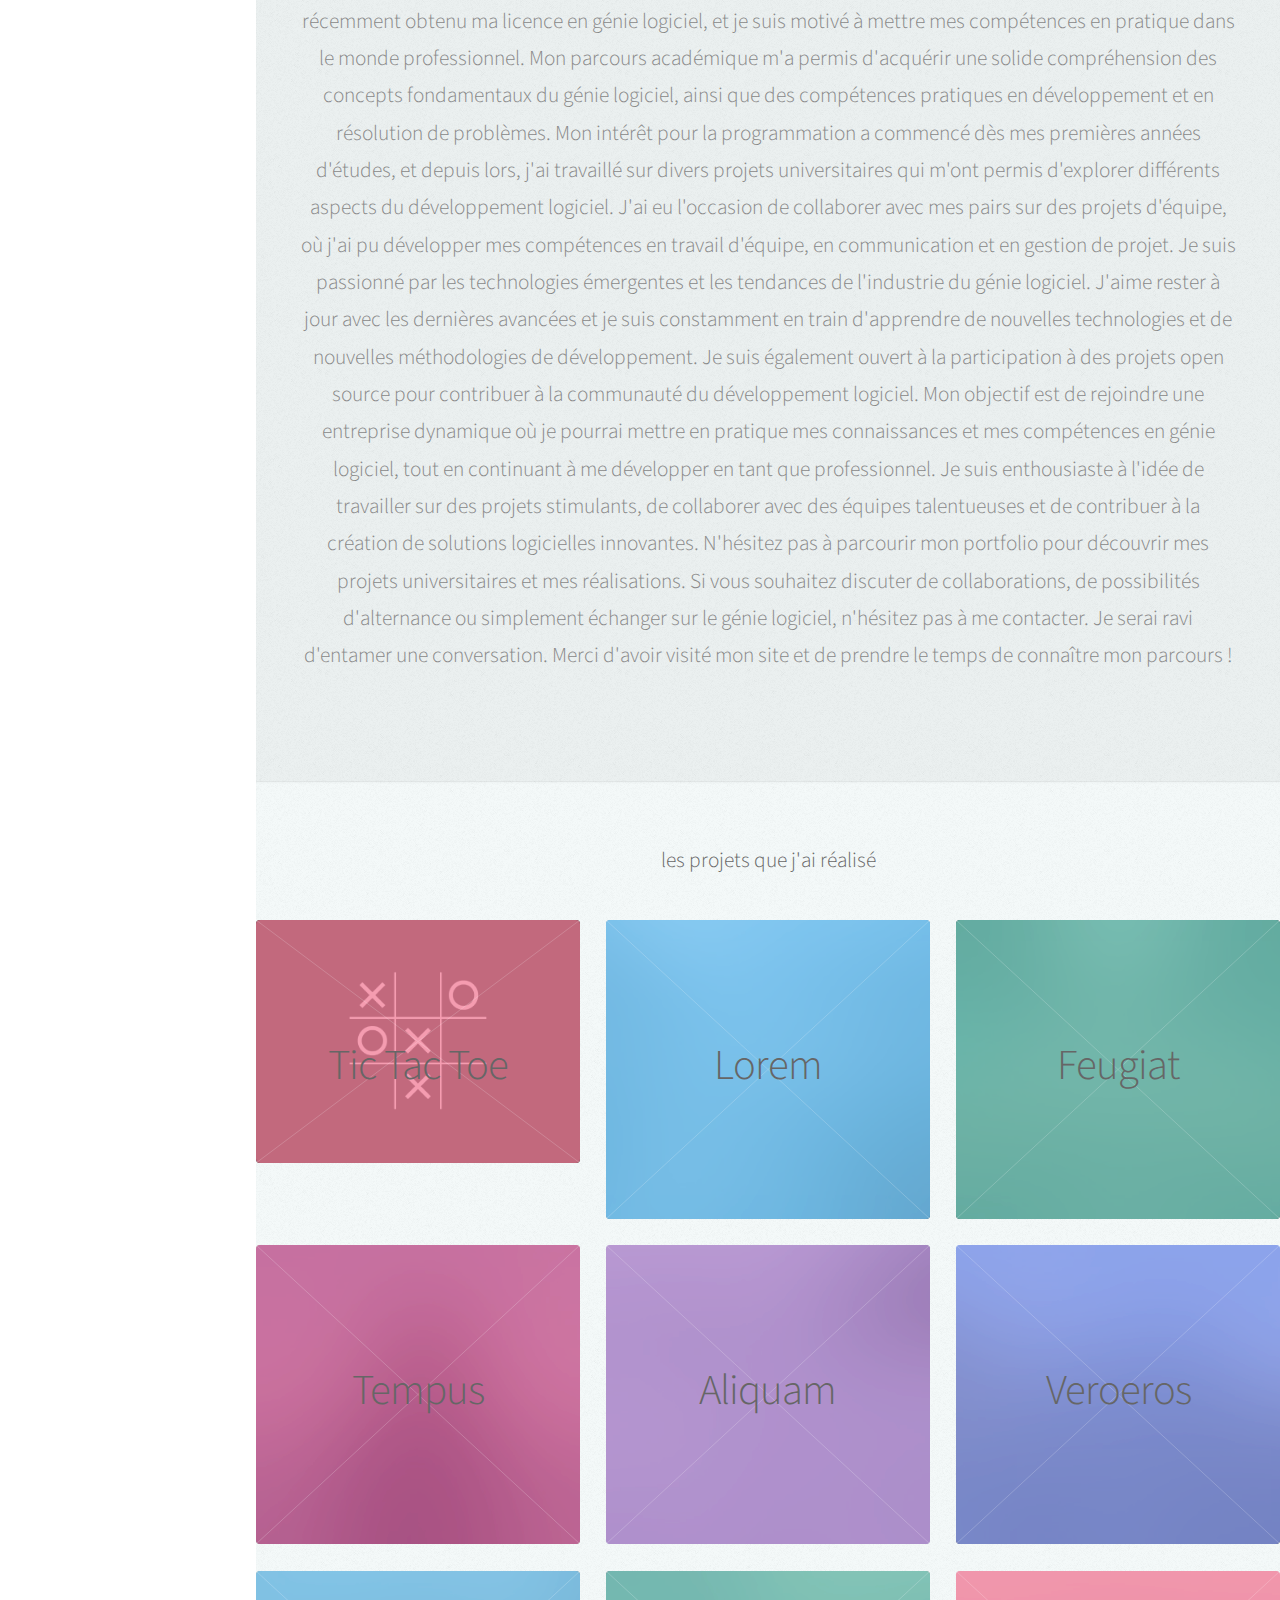
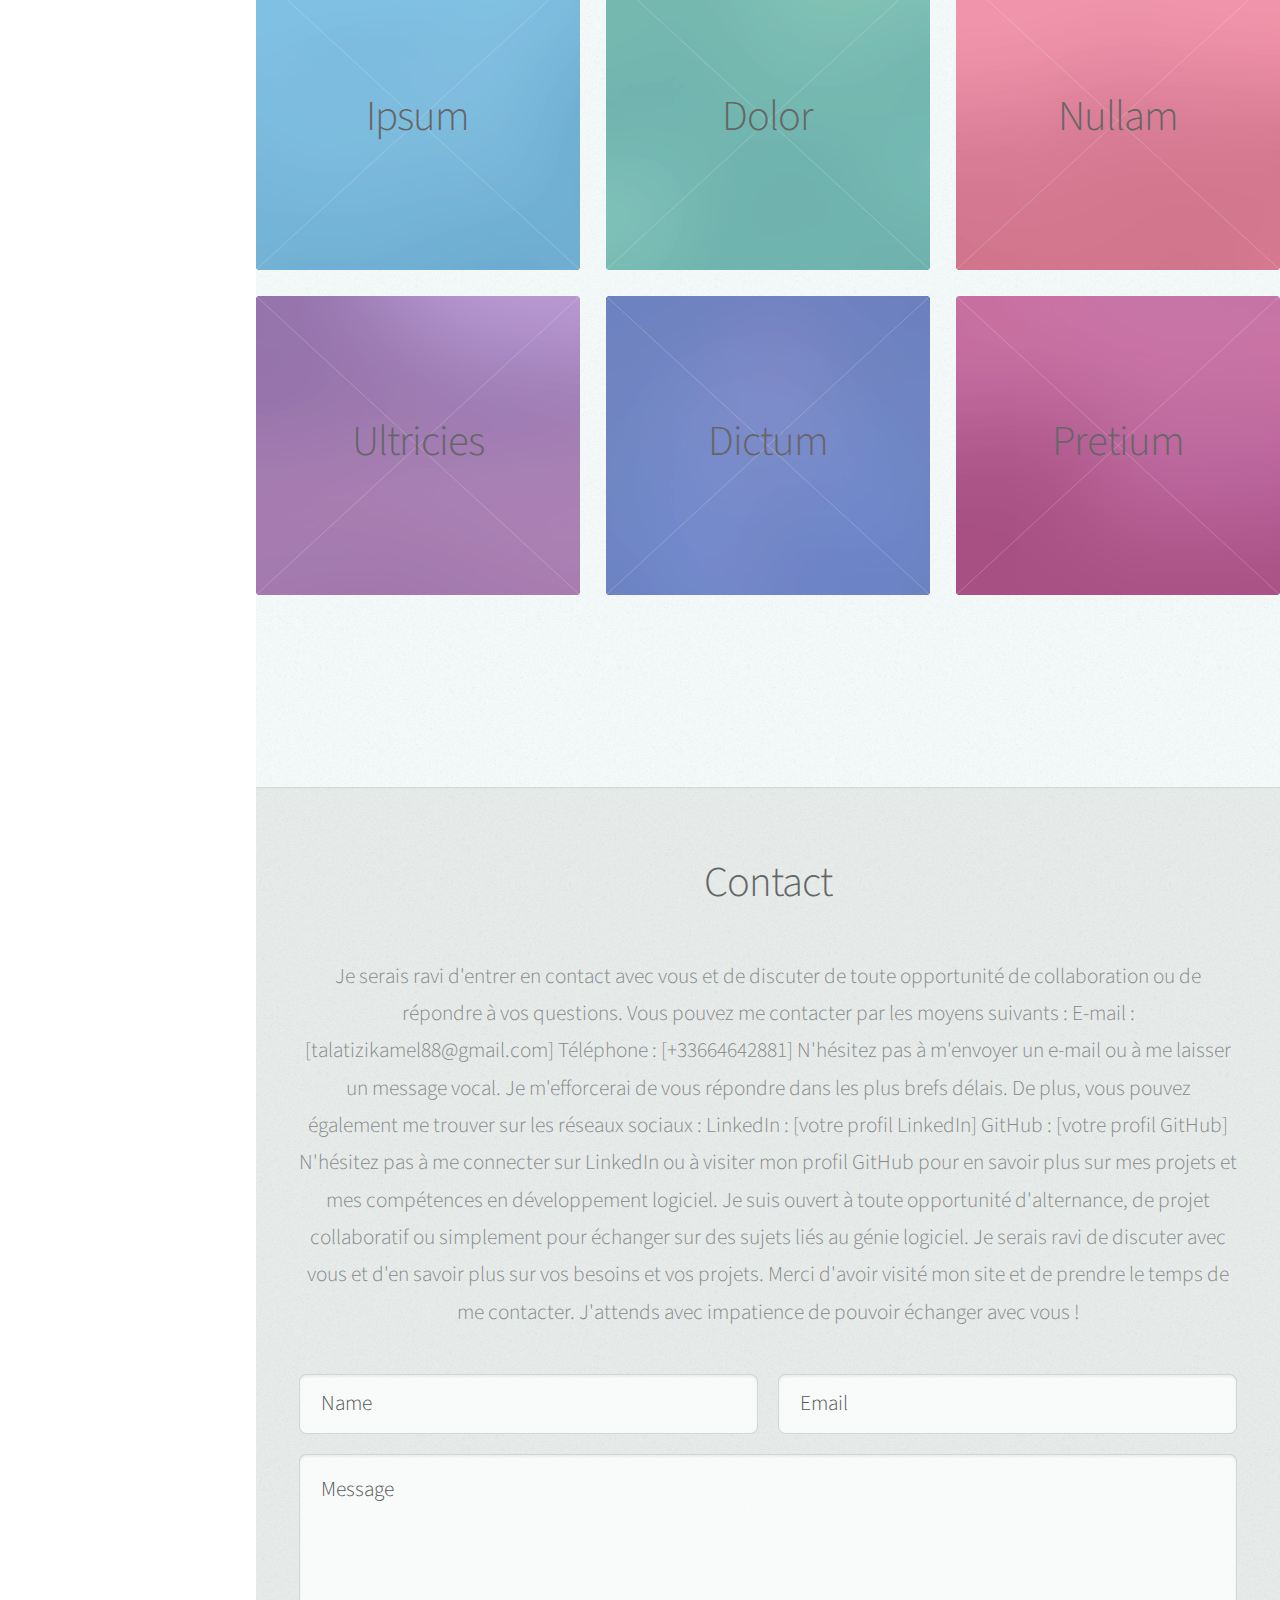
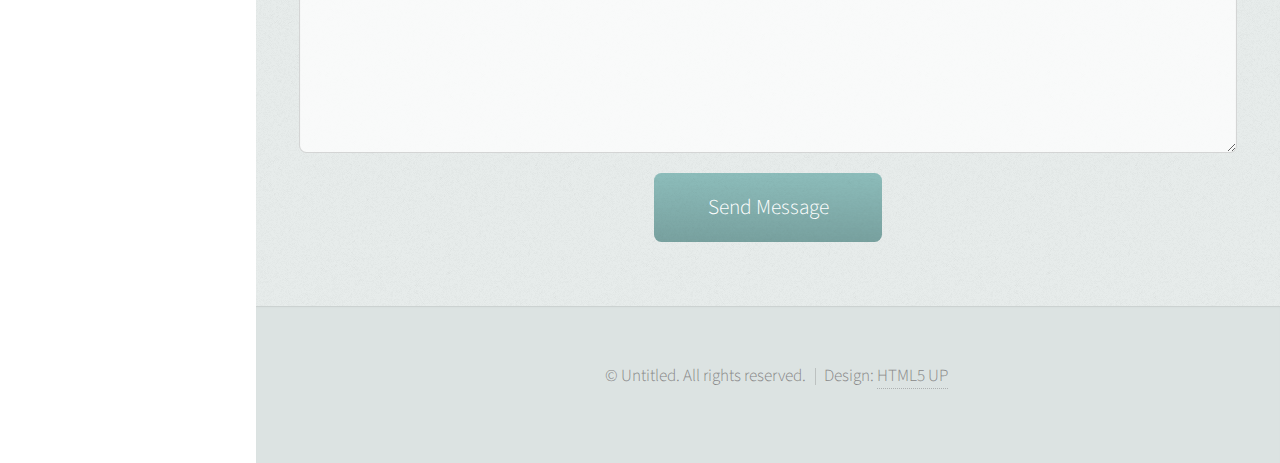
==== commit 950f88e9: "mise a jour" ====
--- a/index.html
+++ b/index.html
@@ -56,13 +56,13 @@
 						<div class="container">
 
 							<header>
-								<h2 class="alt">Hi! I'm <strong>Prologue</strong>, a <a href="http://html5up.net/license">free</a> responsive<br />
-								site template designed by <a href="http://html5up.net">HTML5 UP</a>.</h2>
-								<p>Ligula scelerisque justo sem accumsan diam quis<br />
-								vitae natoque dictum sollicitudin elementum.</p>
+								<h2 class="alt">Bonjour !! <strong>bienvenue dans mon site personnel</strong> <br /></h2>
+
+								<p>vous trouverez tous les projets personnel <br />
+									et les projets que j'ai réalisé au court de mon parcour universitaire.</p>
 							</header>
 							<footer>
-								<a href="#portfolio" class="button scrolly">Magna Aliquam</a>
+								<a href="#portfolio" class="button scrolly">Portfolio</a>
 							</footer>
 
 						</div>
@@ -110,7 +110,7 @@
 									<span class="image">
 										<img src="images/pic01.png" alt="" />
 									</span>
-									<a href="generic.html">
+									<a href="Morpion.html">
 										<h2>Tic Tac Toe</h2>
 										<div class="content">
 											<p>jeu de Morpion réaliser avec java et java FX .</p>
